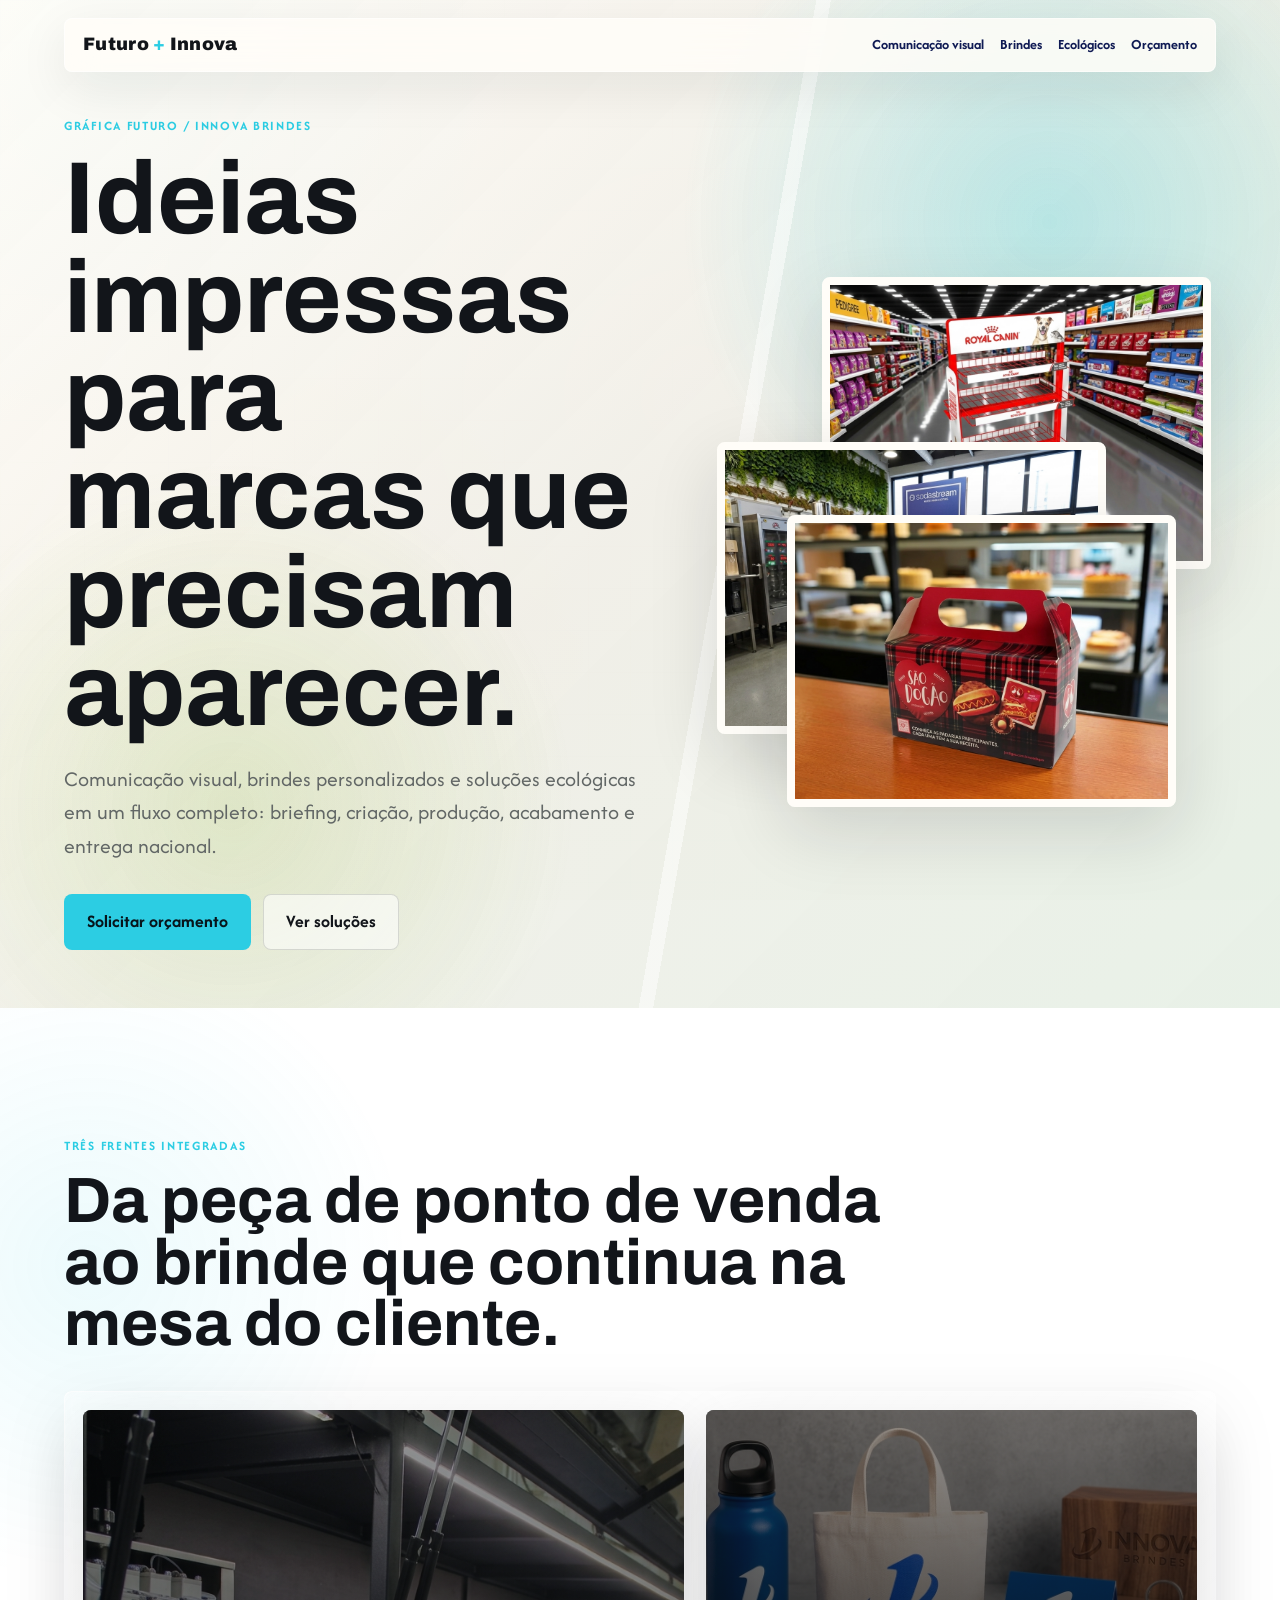
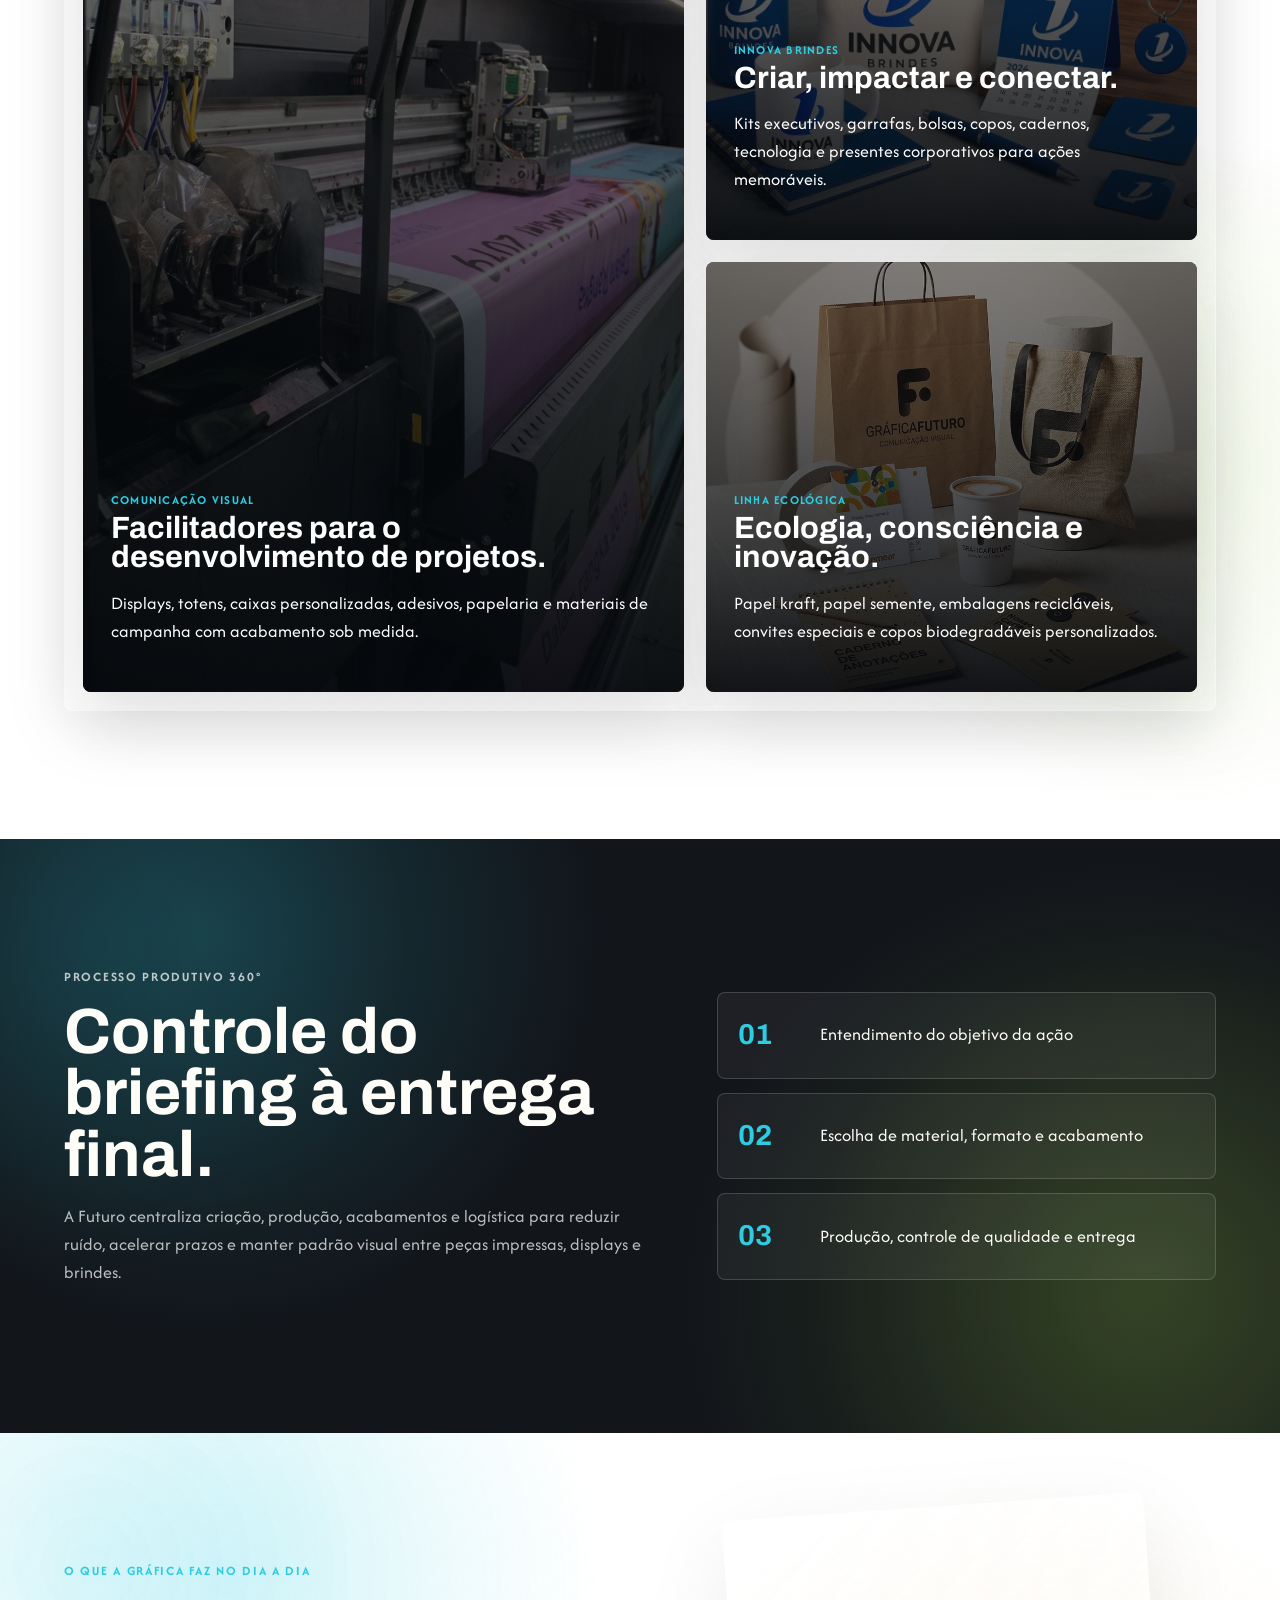
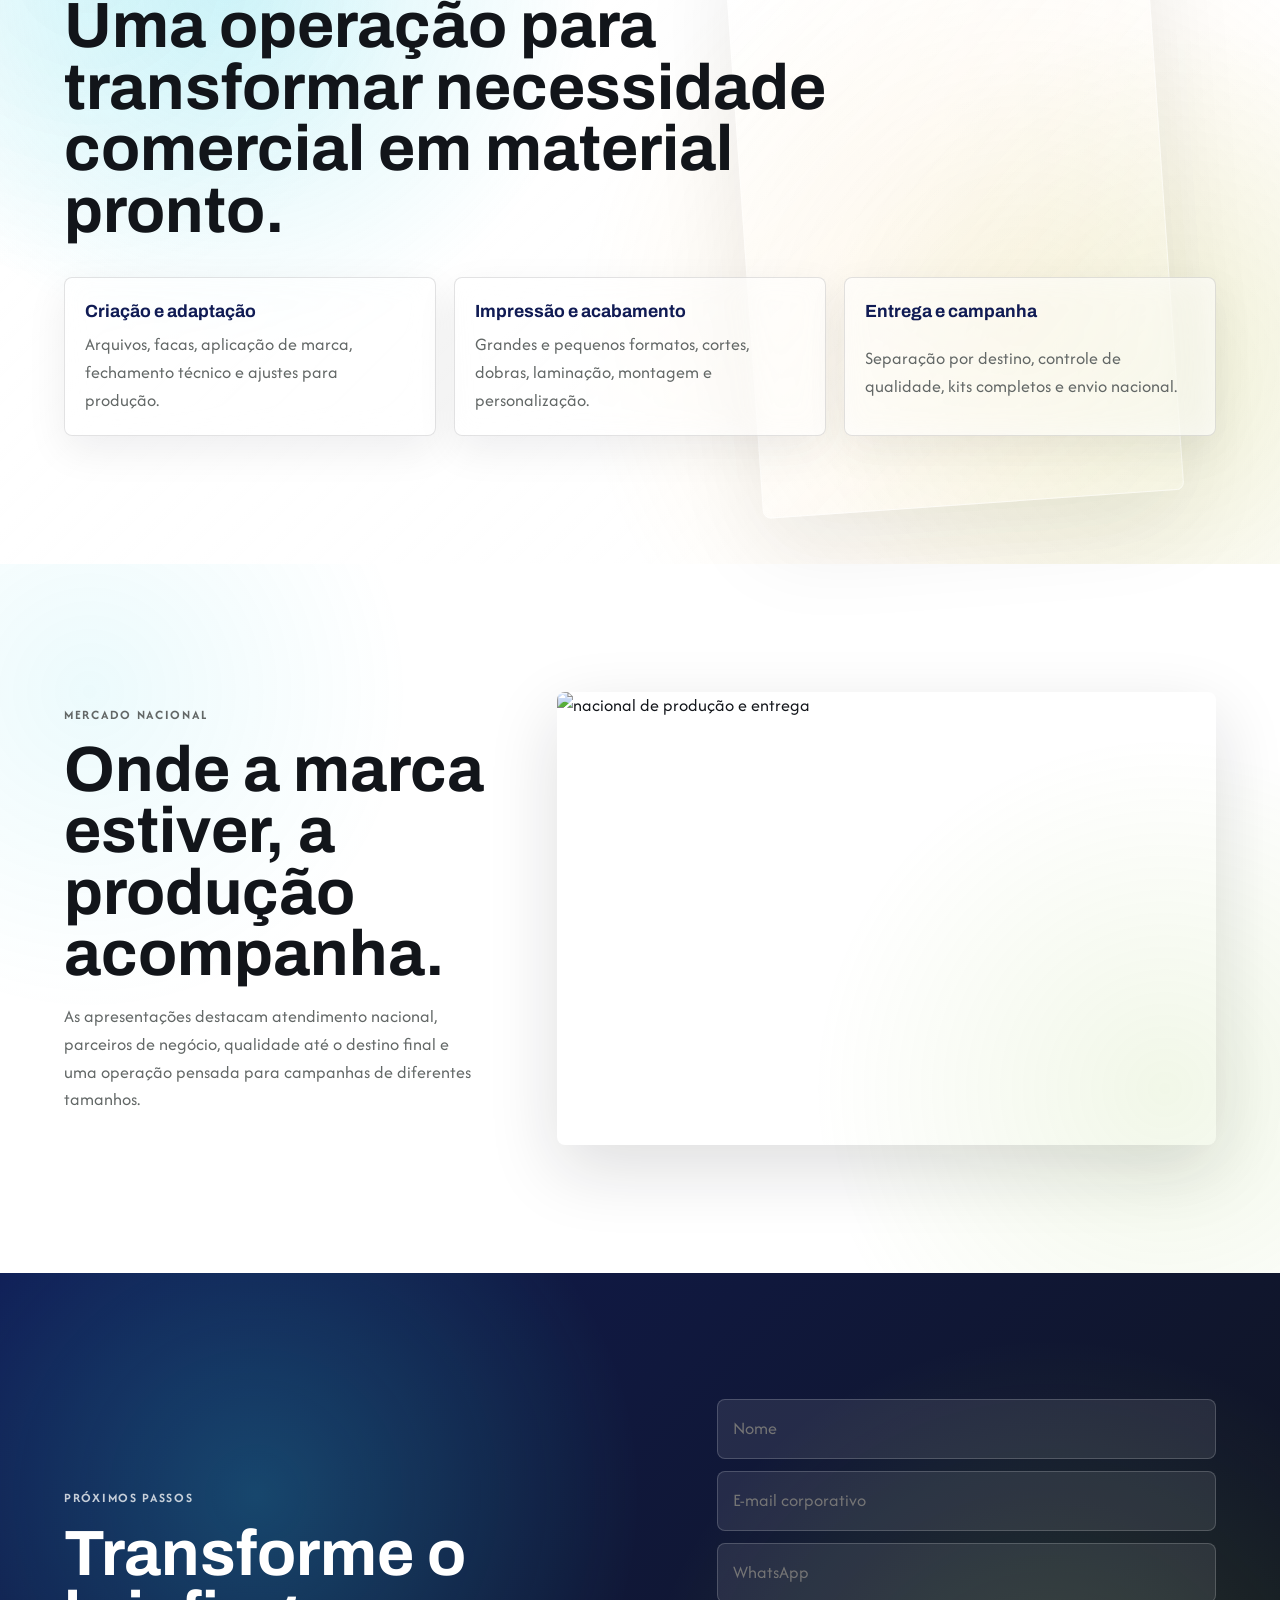
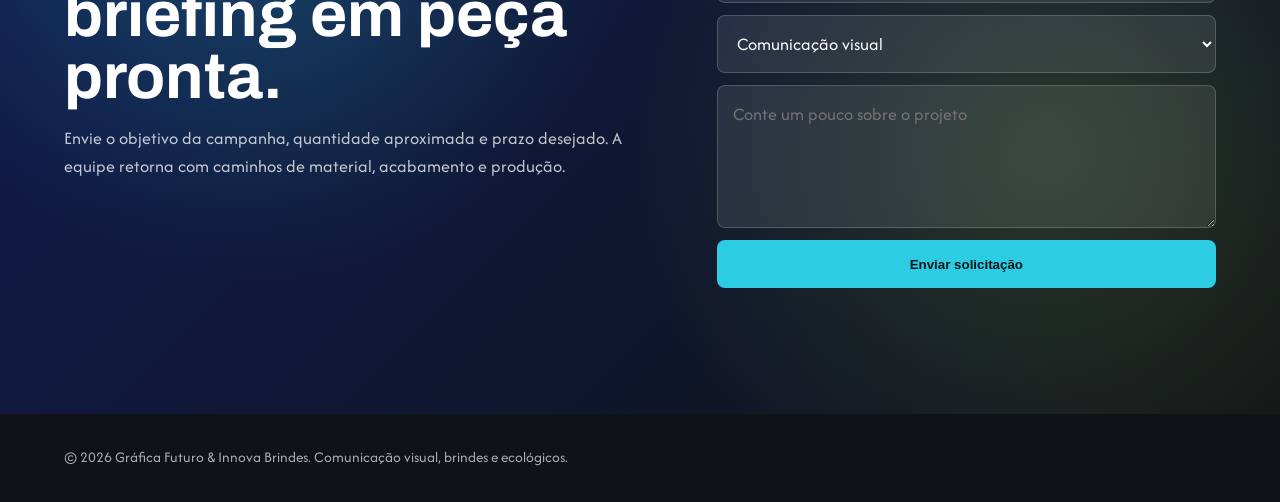
==== index.html @ 9a638c9f "Update index.html" ====
<!DOCTYPE html>
<html lang="pt-BR">
<head>
  <meta charset="UTF-8">
  <meta name="viewport" content="width=device-width, initial-scale=1.0">
  <title>Gráfica Futuro | Comunicação visual, brindes e ecológicos</title>
  <meta name="description" content="Gráfica Futuro e Innova Brindes: comunicação visual, brindes personalizados e soluções ecológicas para marcas em todo o Brasil.">
  <link rel="preconnect" href="https://fonts.googleapis.com">
  <link rel="preconnect" href="https://fonts.gstatic.com" crossorigin>
  <link href="https://fonts.googleapis.com/css2?family=Afacad:wght@400;600;700&family=Archivo:wght@700;800;900&display=swap" rel="stylesheet">
  <link rel="stylesheet" href="style.css">
</head>
<body>
  <nav class="site-nav" aria-label="Navegação principal">
    <a class="brand-mark" href="index.html">Futuro<span>+</span>Innova</a>
    <div class="nav-links">
      <a href="comunicacao-visual.html">Comunicação visual</a>
      <a href="brindes.html">Brindes</a>
      <a href="ecologicos.html">Ecológicos</a>
      <a href="#contato">Orçamento</a>
    </div>
  </nav>

  <header class="hero home-hero">
    <div class="container hero-grid">
      <div class="hero-copy reveal">
        <p class="eyebrow">Gráfica Futuro / Innova Brindes</p>
        <h1>Ideias impressas para marcas que precisam aparecer.</h1>
        <p class="lead">Comunicação visual, brindes personalizados e soluções ecológicas em um fluxo completo: briefing, criação, produção, acabamento e entrega nacional.</p>
        <div class="hero-actions">
          <a class="btn primary" href="#contato">Solicitar orçamento</a>
          <a class="btn ghost" href="#solucoes">Ver soluções</a>
        </div>
      </div>
      <div class="hero-collage reveal delay-1" aria-label="Amostras de comunicação visual, brindes e materiais ecológicos">
        <img class="tile tile-a" src="assets/pdf-pages/suporte.png" alt="Suporte">
        <img class="tile tile-b" src="assets/pdf-pages/madeira.png" alt="Madeira Forte e Personalizada da grafica futuro">
        <img class="tile tile-c" src="assets/pdf-pages/dogao.png" alt="embalagens sustentáveis">
      </div>
    </div>
  </header>

  <main>
    <section id="solucoes" class="section">
      <div class="container section-head">
        <p class="eyebrow">Três frentes integradas</p>
        <h2>Da peça de ponto de venda ao brinde que continua na mesa do cliente.</h2>
      </div>
      <div class="container feature-grid decision-cards">
        <a class="feature-card large reveal" href="comunicacao-visual.html">
          <img src="assets/pdf-pages/maquina.png" alt="comunicação visual e materiais de campanha">
          <div>
            <span>Comunicação visual</span>
            <h3>Facilitadores para o desenvolvimento de projetos.</h3>
            <p>Displays, totens, caixas personalizadas, adesivos, papelaria e materiais de campanha com acabamento sob medida.</p>
          </div>
        </a>
        <a class="feature-card reveal delay-1" href="brindes.html">
          <img src="assets/pdf-pages/innova.png" alt="Brindes corporativos organizados">
          <div>
            <span>Innova Brindes</span>
            <h3>Criar, impactar e conectar.</h3>
            <p>Kits executivos, garrafas, bolsas, copos, cadernos, tecnologia e presentes corporativos para ações memoráveis.</p>
          </div>
        </a>
        <a class="feature-card reveal delay-2" href="ecologicos.html">
          <img src="assets/pdf-pages/eco.png" alt="Embalagens em papel kraft e materiais recicláveis com textura natural">
          <div>
            <span>Linha ecológica</span>
            <h3>Ecologia, consciência e inovação.</h3>
            <p>Papel kraft, papel semente, embalagens recicláveis, convites especiais e copos biodegradáveis personalizados.</p>
          </div>
        </a>
      </div>
    </section>

    <section class="section band">
      <div class="container split">
        <div class="reveal">
          <p class="eyebrow">Processo produtivo 360°</p>
          <h2>Controle do briefing à entrega final.</h2>
          <p>A Futuro centraliza criação, produção, acabamentos e logística para reduzir ruído, acelerar prazos e manter padrão visual entre peças impressas, displays e brindes.</p>
        </div>
        <div class="steps reveal delay-1">
          <div><strong>01</strong><span>Entendimento do objetivo da ação</span></div>
          <div><strong>02</strong><span>Escolha de material, formato e acabamento</span></div>
          <div><strong>03</strong><span>Produção, controle de qualidade e entrega</span></div>
        </div>
      </div>
    </section>

    <section class="section craft-section">
      <div class="container section-head">
        <p class="eyebrow">O que a gráfica faz no dia a dia</p>
        <h2>Uma operação para transformar necessidade comercial em material pronto.</h2>
      </div>
      <div class="container service-strip">
        <article class="reveal"><strong>Criação e adaptação</strong><span>Arquivos, facas, aplicação de marca, fechamento técnico e ajustes para produção.</span></article>
        <article class="reveal delay-1"><strong>Impressão e acabamento</strong><span>Grandes e pequenos formatos, cortes, dobras, laminação, montagem e personalização.</span></article>
        <article class="reveal delay-2"><strong>Entrega e campanha</strong><span>Separação por destino, controle de qualidade, kits completos e envio nacional.</span></article>
      </div>
    </section>

    <section class="section">
      <div class="container proof-grid">
        <div class="proof-copy reveal">
          <p class="eyebrow">Mercado nacional</p>
          <h2>Onde a marca estiver, a produção acompanha.</h2>
          <p>As apresentações destacam atendimento nacional, parceiros de negócio, qualidade até o destino final e uma operação pensada para campanhas de diferentes tamanhos.</p>
        </div>
        <img class="proof-img reveal delay-1" src="assets/pdf-pagesmapa-grafica.png" alt="nacional de produção e entrega">
      </div>
    </section>

    <section id="contato" class="lead-section">
      <div class="container contact-grid">
        <div>
          <p class="eyebrow">Próximos passos</p>
          <h2>Transforme o briefing em peça pronta.</h2>
          <p>Envie o objetivo da campanha, quantidade aproximada e prazo desejado. A equipe retorna com caminhos de material, acabamento e produção.</p>
        </div>
        <form name="orcamento-grafica-futuro" method="POST" data-netlify="true" netlify-honeypot="bot-field" class="lead-form">
          <input type="hidden" name="form-name" value="orcamento-grafica-futuro">
          <p class="hidden"><label>Não preencha: <input name="bot-field"></label></p>
          <input type="text" name="nome" placeholder="Nome" required>
          <input type="email" name="email" placeholder="E-mail corporativo" required>
          <input type="tel" name="whatsapp" placeholder="WhatsApp">
          <select name="interesse" aria-label="Interesse principal">
            <option>Comunicação visual</option>
            <option>Brindes personalizados</option>
            <option>Linha ecológica</option>
            <option>Projeto completo</option>
          </select>
          <textarea name="mensagem" rows="4" placeholder="Conte um pouco sobre o projeto"></textarea>
          <button class="btn primary" type="submit">Enviar solicitação</button>
        </form>
      </div>
    </section>
  </main>

  <footer class="site-footer">
    <div class="container">© 2026 Gráfica Futuro & Innova Brindes. Comunicação visual, brindes e ecológicos.</div>
  </footer>

  <script src="script.js"></script>
</body>
</html>
---- style.css ----
:root {
  --cream: #f7f3eb;
  --paper: #fffdf8;
  --wash: #eef6ef;
  --ink: #12151a;
  --muted: #626766;
  --blue: #101b54;
  --cyan: #2ccde3;
  --violet: #7655d8;
  --green: #173f2c;
  --leaf: #8fbf43;
  --line: rgba(18, 21, 26, .14);
  --shadow: 0 24px 70px rgba(18, 21, 26, .14);
  --max-width: 1200px;
}

* { box-sizing: border-box; }
html { scroll-behavior: smooth; }
body {
  margin: 0;
  background:
    radial-gradient(circle at 9% 7%, rgba(44, 205, 227, .18), transparent 24rem),
    radial-gradient(circle at 92% 18%, rgba(143, 191, 67, .18), transparent 28rem),
    radial-gradient(circle at 16% 72%, rgba(247, 184, 77, .14), transparent 24rem),
    linear-gradient(135deg, #fffdf8 0%, var(--cream) 42%, var(--wash) 100%);
  background-attachment: fixed;
  color: var(--ink);
  font-family: Afacad, sans-serif;
  font-size: 18px;
  line-height: 1.55;
  overflow-x: hidden;
}
body::before {
  content: "";
  position: fixed;
  inset: 0;
  z-index: -2;
  pointer-events: none;
  background-image:
    linear-gradient(rgba(18, 21, 26, .035) 1px, transparent 1px),
    linear-gradient(90deg, rgba(18, 21, 26, .028) 1px, transparent 1px);
  background-size: 42px 42px;
  mask-image: linear-gradient(to bottom, rgba(0,0,0,.72), rgba(0,0,0,.22));
}
body::after {
  content: "";
  position: fixed;
  inset: 0;
  z-index: -1;
  pointer-events: none;
  background:
    linear-gradient(115deg, transparent 0 16%, rgba(255,255,255,.44) 16% 17%, transparent 17% 100%),
    radial-gradient(circle at 54% 44%, rgba(255,255,255,.68), transparent 18rem);
  mix-blend-mode: soft-light;
}
body.page-visual {
  background:
    radial-gradient(circle at 12% 16%, rgba(44, 205, 227, .32), transparent 24rem),
    radial-gradient(circle at 88% 18%, rgba(16, 27, 84, .18), transparent 30rem),
    radial-gradient(circle at 24% 86%, rgba(247, 184, 77, .18), transparent 25rem),
    linear-gradient(135deg, #f4f9fb 0%, #fffdf8 48%, #e8f3f5 100%);
}
body.page-brindes {
  background:
    radial-gradient(circle at 78% 12%, rgba(118, 85, 216, .28), transparent 28rem),
    radial-gradient(circle at 12% 78%, rgba(247, 184, 77, .22), transparent 26rem),
    radial-gradient(circle at 54% 46%, rgba(44, 205, 227, .12), transparent 22rem),
    linear-gradient(135deg, #fff8ec 0%, #f7f3eb 45%, #eee8fb 100%);
}
body.page-eco {
  background:
    radial-gradient(circle at 16% 18%, rgba(143, 191, 67, .34), transparent 28rem),
    radial-gradient(circle at 86% 22%, rgba(23, 63, 44, .2), transparent 30rem),
    radial-gradient(circle at 20% 86%, rgba(172, 122, 51, .16), transparent 24rem),
    linear-gradient(135deg, #f3f7df 0%, #eef4e9 48%, #dfe9cc 100%);
}
img { display: block; max-width: 100%; }
a { color: inherit; }
.container {
  width: 90%;
  max-width: var(--max-width);
  margin: 0 auto;
}
.site-nav {
  position: fixed;
  top: 18px;
  left: 50%;
  z-index: 20;
  width: 90%;
  max-width: var(--max-width);
  transform: translateX(-50%);
  display: flex;
  align-items: center;
  justify-content: space-between;
  gap: 18px;
  padding: 12px 18px;
  border: 1px solid rgba(255,255,255,.55);
  border-radius: 8px;
  background: rgba(255, 253, 248, .84);
  box-shadow: 0 16px 50px rgba(18,21,26,.08);
  backdrop-filter: blur(16px);
}
.brand-mark {
  font-family: Archivo, sans-serif;
  font-weight: 900;
  text-decoration: none;
  letter-spacing: .02em;
}
.brand-mark span { color: var(--cyan); margin: 0 4px; }
.nav-links { display: flex; flex-wrap: wrap; gap: 16px; justify-content: flex-end; }
.nav-links a {
  color: var(--blue);
  font-size: .9rem;
  font-weight: 700;
  text-decoration: none;
  transition: color .25s ease, transform .25s ease;
}
.nav-links a:hover { color: var(--cyan); transform: translateY(-2px); }
.hero {
  min-height: 100vh;
  display: flex;
  align-items: center;
  padding: 116px 0 58px;
  position: relative;
  isolation: isolate;
}
.home-hero {
  background:
    radial-gradient(circle at 82% 22%, rgba(44,205,227,.28), transparent 28%),
    radial-gradient(circle at 18% 80%, rgba(143,191,67,.2), transparent 26%),
    linear-gradient(135deg, rgba(255,253,248,.9) 0%, rgba(240,238,231,.86) 50%, rgba(229,239,228,.88) 100%);
}
.hero::before, .section::before, .lead-section::before {
  content: "";
  position: absolute;
  inset: 0;
  z-index: -1;
  pointer-events: none;
}
.hero::before {
  background: linear-gradient(100deg, transparent 0 56%, rgba(255,255,255,.5) 56% 57%, transparent 57% 100%);
}
.hero-grid, .detail-grid, .split, .proof-grid, .contact-grid {
  display: grid;
  grid-template-columns: minmax(0, 1fr) minmax(320px, .86fr);
  gap: clamp(28px, 6vw, 72px);
  align-items: center;
}
.eyebrow {
  margin: 0 0 14px;
  color: var(--cyan);
  font-size: .82rem;
  font-weight: 800;
  letter-spacing: .13em;
  text-transform: uppercase;
}
h1, h2, h3 {
  font-family: Archivo, sans-serif;
  line-height: .96;
  letter-spacing: 0;
}
h1 { margin: 0; font-size: clamp(3.2rem, 8vw, 7.6rem); max-width: 880px; }
h2 { margin: 0; font-size: clamp(2.2rem, 5vw, 4.9rem); }
h3 { margin: 0; font-size: clamp(1.4rem, 2.4vw, 2.2rem); }
.lead { max-width: 650px; color: var(--muted); font-size: clamp(1.1rem, 2vw, 1.35rem); }
.hero-actions { display: flex; flex-wrap: wrap; gap: 12px; margin-top: 32px; }
.btn {
  display: inline-flex;
  align-items: center;
  justify-content: center;
  min-height: 48px;
  padding: 13px 22px;
  border: 1px solid var(--line);
  border-radius: 8px;
  font-weight: 800;
  text-decoration: none;
  cursor: pointer;
  transition: transform .25s ease, box-shadow .25s ease, background .25s ease, border-color .25s ease;
}
.btn.primary { background: var(--cyan); color: #07151b; border-color: transparent; }
.btn.ghost { background: rgba(255,255,255,.58); }
.btn:hover, .brand-mark:hover, .feature-card:hover, .deep-card:hover, .gallery img:hover, .proof-img:hover {
  transform: translateY(-5px) scale(1.012);
}
.btn:hover { box-shadow: 0 16px 36px rgba(18,21,26,.16); }
.btn:active, .feature-card:active, .deep-card:active { transform: translateY(-1px) scale(.992); }
.hero-collage {
  min-height: 570px;
  position: relative;
}
.tile {
  position: absolute;
  width: min(78%, 420px);
  border: 8px solid var(--paper);
  border-radius: 8px;
  box-shadow: var(--shadow);
  animation: float 7s ease-in-out infinite;
  object-fit: cover;
  aspect-ratio: 4 / 3;
  transition: transform .35s ease, box-shadow .35s ease;
}
.tile:hover { transform: translateY(-8px) rotate(-1deg) scale(1.02); box-shadow: 0 34px 85px rgba(18,21,26,.2); }
.tile-a { top: 5%; right: 1%; }
.tile-b { top: 34%; left: 0; animation-delay: .8s; }
.tile-c { right: 8%; bottom: 2%; animation-delay: 1.5s; }
@keyframes float { 50% { transform: translate3d(0, -16px, 0) rotate(.6deg); } }
.section { padding: clamp(72px, 10vw, 132px) 0; position: relative; isolation: isolate; }
.section::before {
  background:
    radial-gradient(circle at 7% 18%, rgba(44,205,227,.09), transparent 20rem),
    radial-gradient(circle at 91% 74%, rgba(143,191,67,.12), transparent 22rem);
}
.section-head { margin-bottom: 36px; }
.section-head h2 { max-width: 900px; }
.feature-grid {
  display: grid;
  grid-template-columns: 1.1fr .9fr;
  gap: 22px;
}
.decision-cards {
  padding: 18px;
  border: 1px solid rgba(255,255,255,.7);
  border-radius: 8px;
  background: linear-gradient(135deg, rgba(255,255,255,.58), rgba(255,255,255,.22));
  box-shadow: 0 20px 70px rgba(18,21,26,.08);
  backdrop-filter: blur(10px);
}
.feature-card {
  min-height: 430px;
  display: grid;
  align-content: end;
  position: relative;
  overflow: hidden;
  padding: 28px;
  border-radius: 8px;
  color: white;
  text-decoration: none;
  background: #101316;
  box-shadow: var(--shadow);
  min-width: 0;
  transition: transform .35s ease, box-shadow .35s ease;
}
.feature-card.large { grid-row: span 2; }
.feature-card img {
  position: absolute;
  inset: 0;
  width: 100%;
  height: 100%;
  object-fit: cover;
  opacity: .64;
  transition: transform .55s ease, opacity .55s ease;
}
.feature-card::after {
  content: "";
  position: absolute;
  inset: 0;
  background: linear-gradient(to top, rgba(5,8,12,.9), rgba(5,8,12,.1));
}
.feature-card div { position: relative; z-index: 1; max-width: 560px; }
.feature-card span { color: var(--cyan); font-weight: 800; text-transform: uppercase; letter-spacing: .1em; font-size: .78rem; }
.feature-card:hover { box-shadow: 0 30px 90px rgba(18,21,26,.2); }
.feature-card:hover img { transform: scale(1.07); opacity: .86; }
.band {
  background:
    radial-gradient(circle at 16% 16%, rgba(44,205,227,.2), transparent 25rem),
    radial-gradient(circle at 88% 78%, rgba(143,191,67,.18), transparent 28rem),
    #12151a;
  color: var(--paper);
}
.band p { color: rgba(255,255,255,.72); }
.steps {
  display: grid;
  gap: 14px;
}
.steps div {
  display: grid;
  grid-template-columns: 64px 1fr;
  gap: 18px;
  align-items: center;
  padding: 20px;
  border: 1px solid rgba(255,255,255,.16);
  border-radius: 8px;
  background: rgba(255,255,255,.05);
  transition: transform .3s ease, background .3s ease, border-color .3s ease;
}
.steps div:hover { transform: translateX(8px); background: rgba(255,255,255,.09); border-color: rgba(44,205,227,.4); }
.steps strong { color: var(--cyan); font-family: Archivo, sans-serif; font-size: 1.8rem; }
.proof-grid { grid-template-columns: .78fr 1.22fr; }
.proof-copy p { color: var(--muted); }
.proof-img, .hero-panel, .deep-card img, .gallery img {
  border-radius: 8px;
  box-shadow: var(--shadow);
  transition: transform .35s ease, box-shadow .35s ease, filter .35s ease;
}
.hero-panel, .proof-img {
  width: 100%;
  aspect-ratio: 16 / 11;
  object-fit: cover;
}
.lead-section {
  padding: clamp(76px, 10vw, 126px) 0;
  background:
    radial-gradient(circle at 20% 30%, rgba(44,205,227,.25), transparent 24rem),
    radial-gradient(circle at 82% 65%, rgba(143,191,67,.2), transparent 26rem),
    linear-gradient(135deg, var(--blue), #101316);
  color: white;
  position: relative;
  isolation: isolate;
}
.lead-section p { color: rgba(255,255,255,.76); }
.lead-form {
  display: grid;
  gap: 12px;
}
.lead-form input, .lead-form textarea, .lead-form select {
  width: 100%;
  border: 1px solid rgba(255,255,255,.18);
  border-radius: 8px;
  background: rgba(255,255,255,.09);
  color: white;
  padding: 15px;
  font: inherit;
  transition: transform .25s ease, border-color .25s ease, background .25s ease;
}
.lead-form input:focus, .lead-form textarea:focus, .lead-form select:focus {
  outline: none;
  transform: translateY(-2px);
  border-color: rgba(44,205,227,.82);
  background: rgba(255,255,255,.13);
}
.lead-form option { color: var(--ink); }
.hidden { display: none; }
.site-footer {
  padding: 32px 0;
  background: #0f1216;
  color: rgba(255,255,255,.66);
  font-size: .95rem;
}
.site-footer a { color: white; font-weight: 800; }
.detail-hero.visual { background: radial-gradient(circle at 12% 72%, rgba(44,205,227,.16), transparent 26rem), linear-gradient(135deg, #eef2f5, #ffffff); }
.detail-hero.brindes { background: radial-gradient(circle at 75% 20%, rgba(118,85,216,.22), transparent 28%), radial-gradient(circle at 12% 76%, rgba(247,184,77,.14), transparent 25rem), #f7f3eb; }
.detail-hero.eco { background: radial-gradient(circle at 76% 16%, rgba(143,191,67,.28), transparent 30%), radial-gradient(circle at 10% 72%, rgba(44,205,227,.12), transparent 24rem), #eef4e9; }
.detail-hero.visual::after,
.detail-hero.brindes::after,
.detail-hero.eco::after {
  content: "";
  position: absolute;
  inset: 0;
  z-index: -1;
  pointer-events: none;
  opacity: .18;
  background-size: min(62vw, 760px);
  background-repeat: no-repeat;
  background-position: right 9% bottom 6%;
  mix-blend-mode: multiply;
}
.detail-hero.visual::after { background-image: url("assets/pdf-pages/apresentacao-comercial-04.jpg"); }
.detail-hero.brindes::after { background-image: url("assets/pdf-pages/apresentacao-innova-brindes-04.jpg"); opacity: .22; }
.detail-hero.eco::after { background-image: url("assets/pdf-pages/apresentacao-ecologicos-futuro-03.jpg"); opacity: .24; }
.context-section {
  overflow: hidden;
}
.context-section::after,
.craft-section::after {
  content: "";
  position: absolute;
  inset: 10% auto 8% 58%;
  width: min(34vw, 420px);
  border-radius: 8px;
  background: linear-gradient(135deg, rgba(255,255,255,.3), rgba(255,255,255,.06));
  border: 1px solid rgba(255,255,255,.48);
  transform: rotate(-4deg);
  box-shadow: 0 30px 90px rgba(18,21,26,.08);
  z-index: -1;
}
.visual-context { background: linear-gradient(135deg, rgba(16,27,84,.08), rgba(44,205,227,.08)); }
.brindes-context { background: linear-gradient(135deg, rgba(118,85,216,.12), rgba(247,184,77,.1)); }
.eco-context { background: linear-gradient(135deg, rgba(23,63,44,.11), rgba(143,191,67,.16)); }
.context-grid {
  display: grid;
  grid-template-columns: minmax(0, .95fr) minmax(320px, 1.05fr);
  gap: clamp(28px, 5vw, 62px);
  align-items: center;
}
.context-grid p {
  color: var(--muted);
  max-width: 680px;
}
.info-stack {
  display: grid;
  gap: 14px;
}
.info-stack div,
.service-strip article {
  display: grid;
  gap: 6px;
  padding: 20px;
  border-radius: 8px;
  border: 1px solid rgba(18,21,26,.12);
  background: rgba(255,255,255,.68);
  box-shadow: 0 14px 42px rgba(18,21,26,.07);
  backdrop-filter: blur(12px);
  transition: transform .3s ease, box-shadow .3s ease, border-color .3s ease;
}
.info-stack div:hover,
.service-strip article:hover {
  transform: translateY(-6px);
  border-color: rgba(44,205,227,.36);
  box-shadow: 0 24px 62px rgba(18,21,26,.12);
}
.info-stack strong,
.service-strip strong {
  font-family: Archivo, sans-serif;
  color: var(--blue);
  font-size: 1.1rem;
}
.info-stack span,
.service-strip span {
  color: var(--muted);
}
.craft-section {
  background:
    radial-gradient(circle at 18% 20%, rgba(44,205,227,.2), transparent 23rem),
    radial-gradient(circle at 80% 68%, rgba(247,184,77,.16), transparent 28rem),
    linear-gradient(135deg, rgba(255,255,255,.36), rgba(255,255,255,.08));
}
.service-strip {
  display: grid;
  grid-template-columns: repeat(3, minmax(0, 1fr));
  gap: 18px;
}
.deep-grid {
  display: grid;
  grid-template-columns: repeat(3, minmax(0, 1fr));
  gap: 22px;
}
.deep-card {
  display: grid;
  grid-template-rows: auto auto 220px;
  gap: 18px;
  padding: 22px;
  border: 1px solid var(--line);
  border-radius: 8px;
  background: linear-gradient(150deg, rgba(255,253,248,.94), rgba(255,255,255,.78));
  box-shadow: 0 18px 56px rgba(18,21,26,.08);
  min-width: 0;
  overflow: hidden;
  transition: transform .35s ease, border-color .35s ease, box-shadow .35s ease;
}
.deep-card:hover { border-color: rgba(44,205,227,.38); box-shadow: 0 28px 76px rgba(18,21,26,.14); }
.deep-card h2 { font-size: clamp(1.7rem, 2.4vw, 2.45rem); }
.deep-card p { color: var(--muted); margin: 0; }
.deep-card img { width: 100%; height: 220px; object-fit: cover; align-self: end; }
.gallery {
  display: grid;
  grid-template-columns: repeat(3, minmax(0, 1fr));
  gap: 20px;
}
.gallery img { height: 260px; width: 100%; object-fit: cover; cursor: zoom-in; }
.gallery img:hover { filter: saturate(1.08) contrast(1.02); }
.lightbox {
  position: fixed;
  inset: 0;
  z-index: 60;
  display: grid;
  place-items: center;
  padding: 24px;
  background: rgba(8, 10, 14, .78);
  opacity: 0;
  pointer-events: none;
  transition: opacity .25s ease;
}
.lightbox.is-open {
  opacity: 1;
  pointer-events: auto;
}
.lightbox img {
  width: min(92vw, 1120px);
  max-height: 84vh;
  object-fit: contain;
  border-radius: 8px;
  box-shadow: 0 30px 100px rgba(0,0,0,.44);
  transform: scale(.94);
  transition: transform .25s ease;
}
.lightbox.is-open img { transform: scale(1); }
.lightbox button {
  position: absolute;
  top: 20px;
  right: 20px;
  width: 44px;
  height: 44px;
  border: 1px solid rgba(255,255,255,.3);
  border-radius: 8px;
  background: rgba(255,255,255,.12);
  color: white;
  font: 800 1.4rem/1 Archivo, sans-serif;
  cursor: pointer;
}
.reveal {
  opacity: 0;
  transform: translateY(22px);
  transition: opacity .7s ease, transform .7s ease;
}
.reveal.is-visible { opacity: 1; transform: translateY(0); }
.delay-1 { transition-delay: .12s; }
.delay-2 { transition-delay: .24s; }

@media (max-width: 860px) {
  body { font-size: 16px; }
  .site-nav { align-items: flex-start; flex-direction: column; }
  .nav-links { gap: 10px 14px; justify-content: flex-start; }
  .hero { min-height: auto; padding-top: 156px; }
  .hero-grid, .detail-grid, .split, .proof-grid, .contact-grid, .feature-grid, .deep-grid, .gallery, .context-grid, .service-strip {
    grid-template-columns: 1fr;
  }
  .hero-collage { min-height: 420px; }
  .tile { width: 78%; border-width: 5px; }
  .feature-card, .feature-card.large { min-height: 360px; grid-row: auto; }
  .decision-cards { padding: 10px; }
  .deep-card { grid-template-rows: auto auto 240px; }
  .deep-card img { height: 240px; }
  .gallery img { height: auto; }
  .context-section::after, .craft-section::after { display: none; }
}

@media (prefers-reduced-motion: reduce) {
  *, *::before, *::after { animation: none !important; transition: none !important; scroll-behavior: auto !important; }
  .reveal { opacity: 1; transform: none; }
}
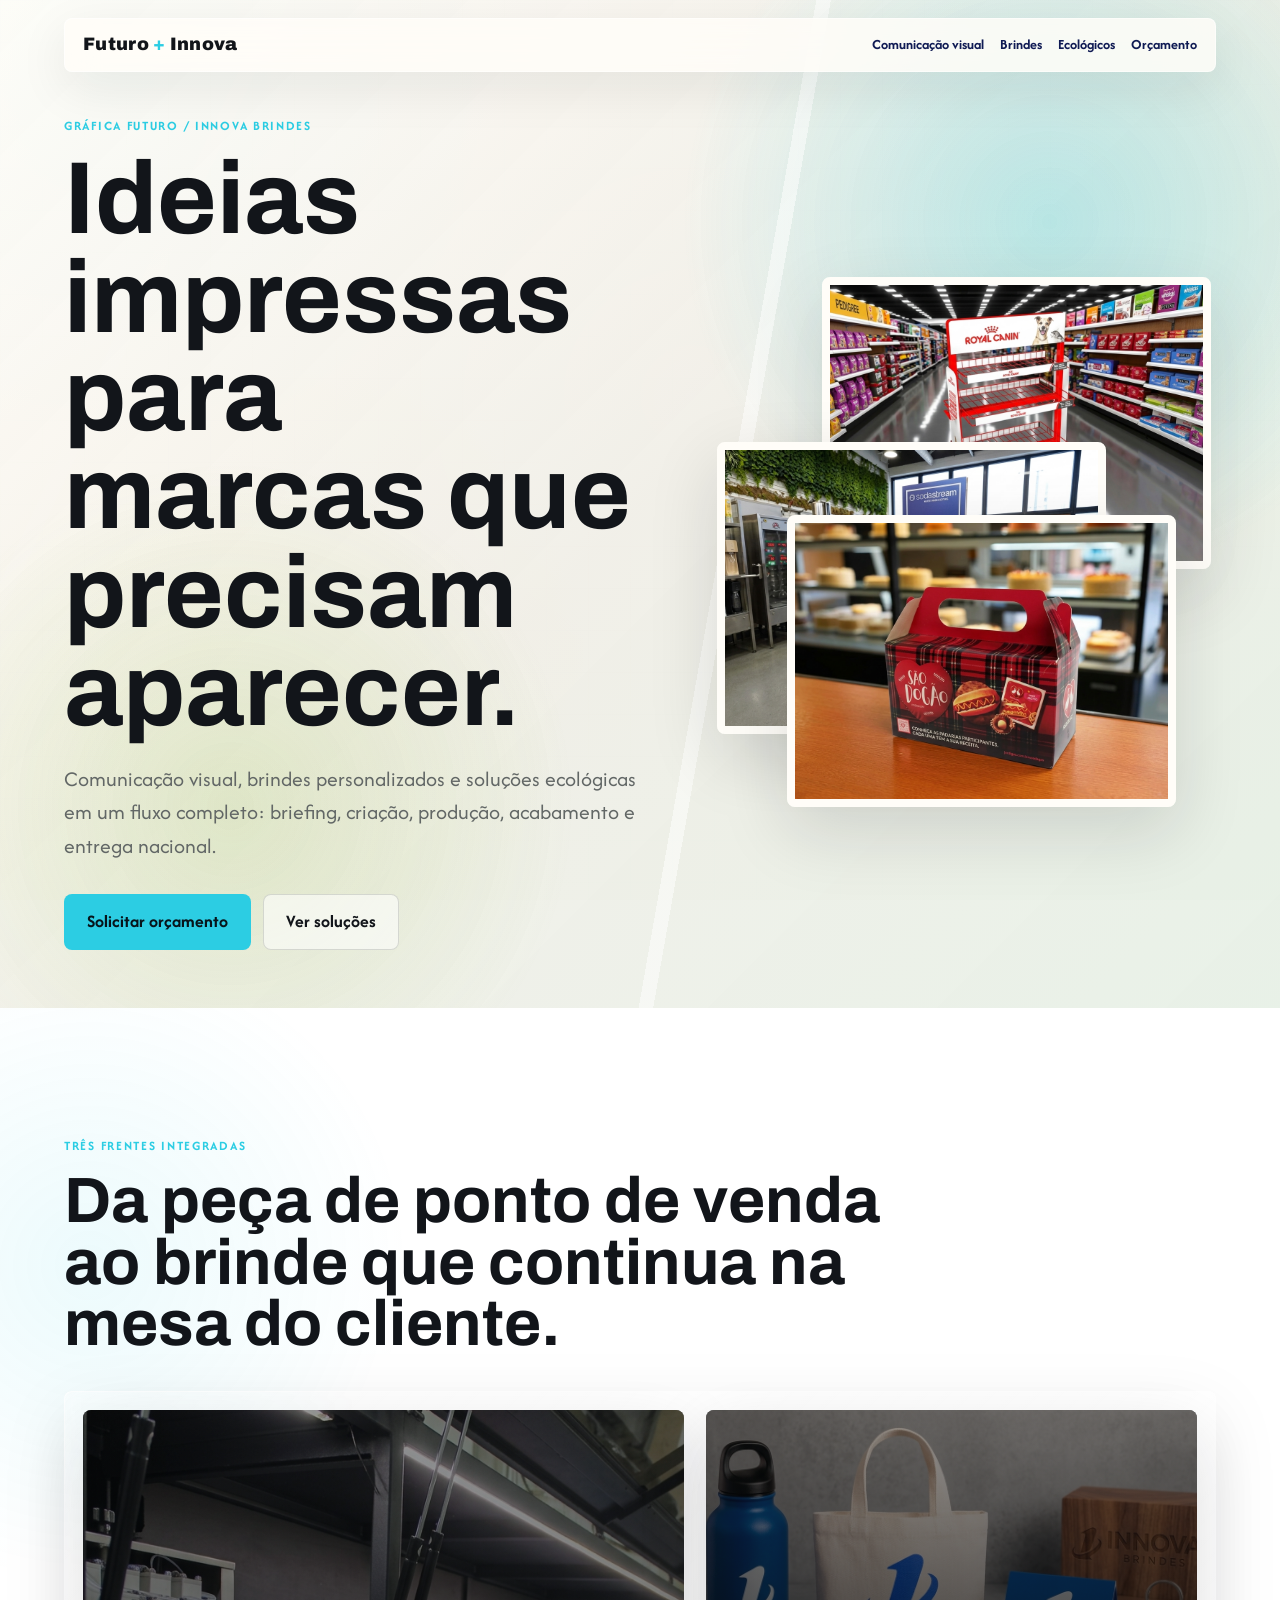
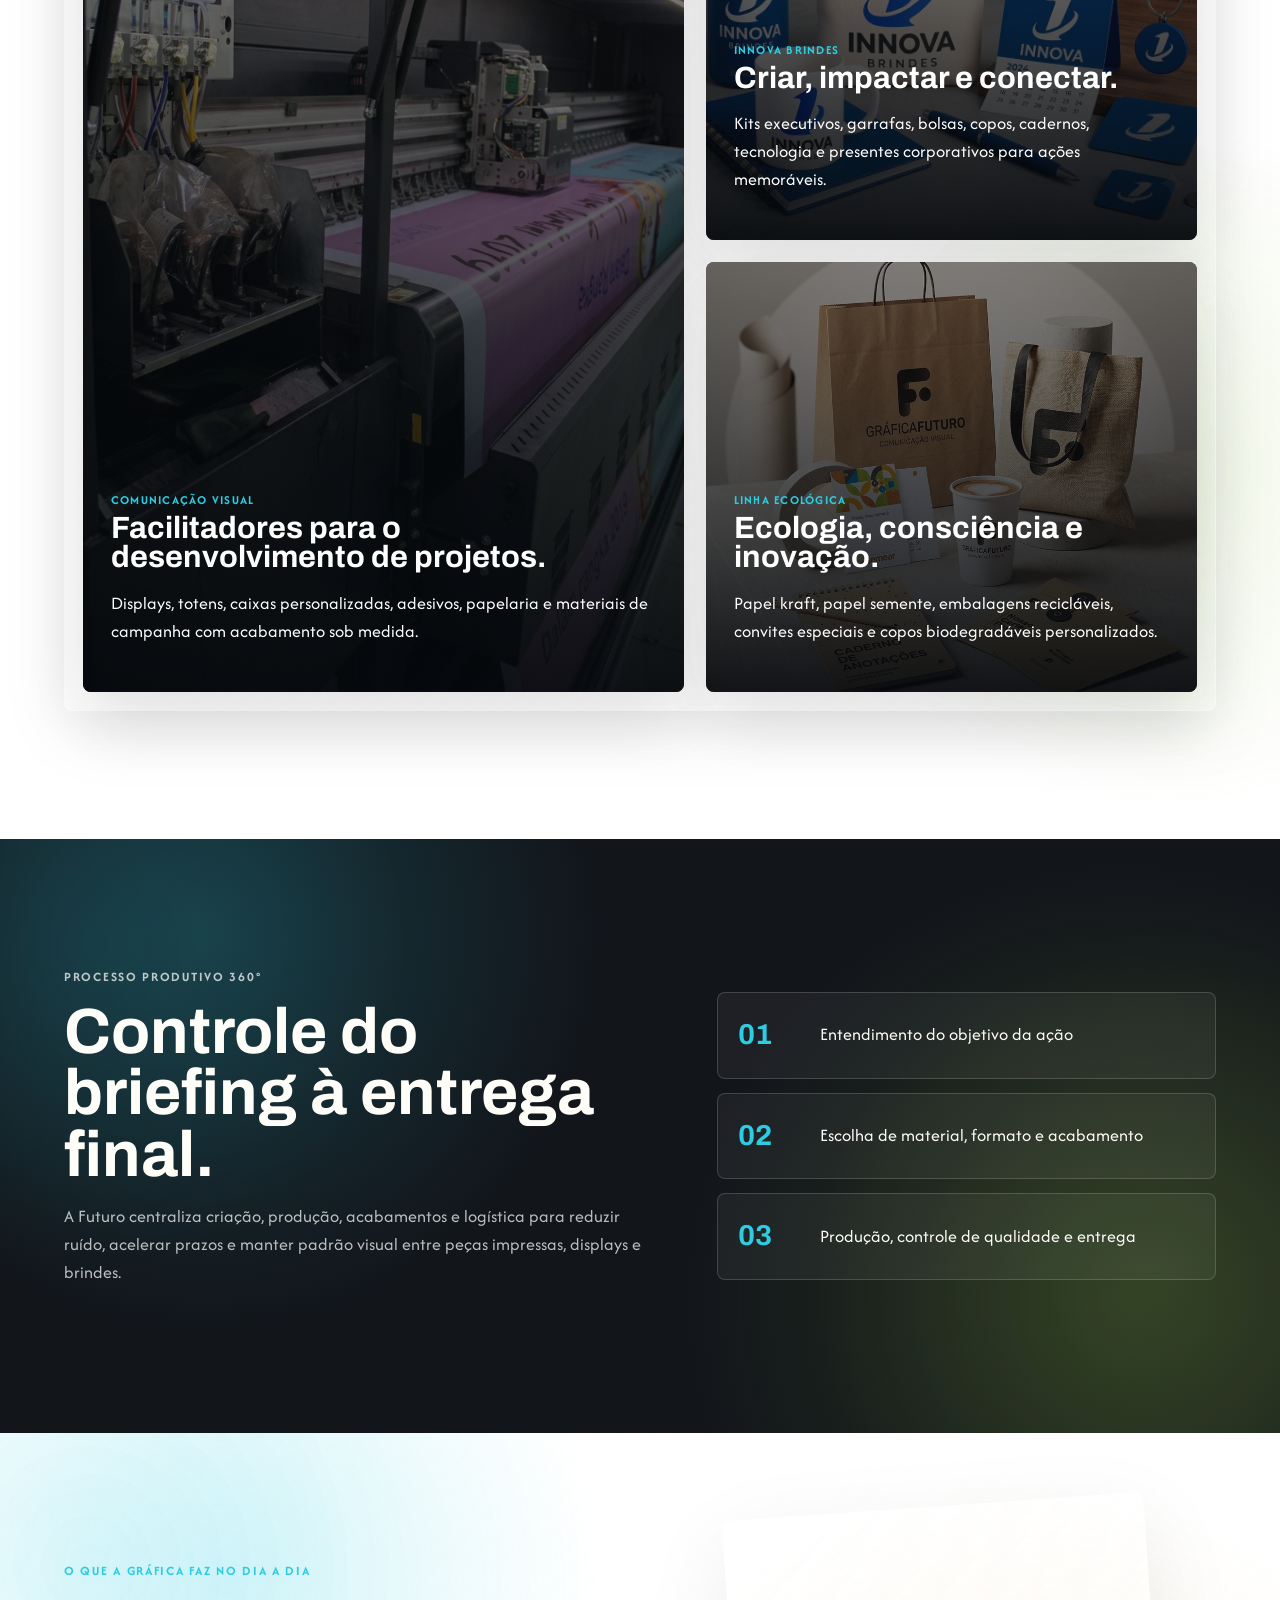
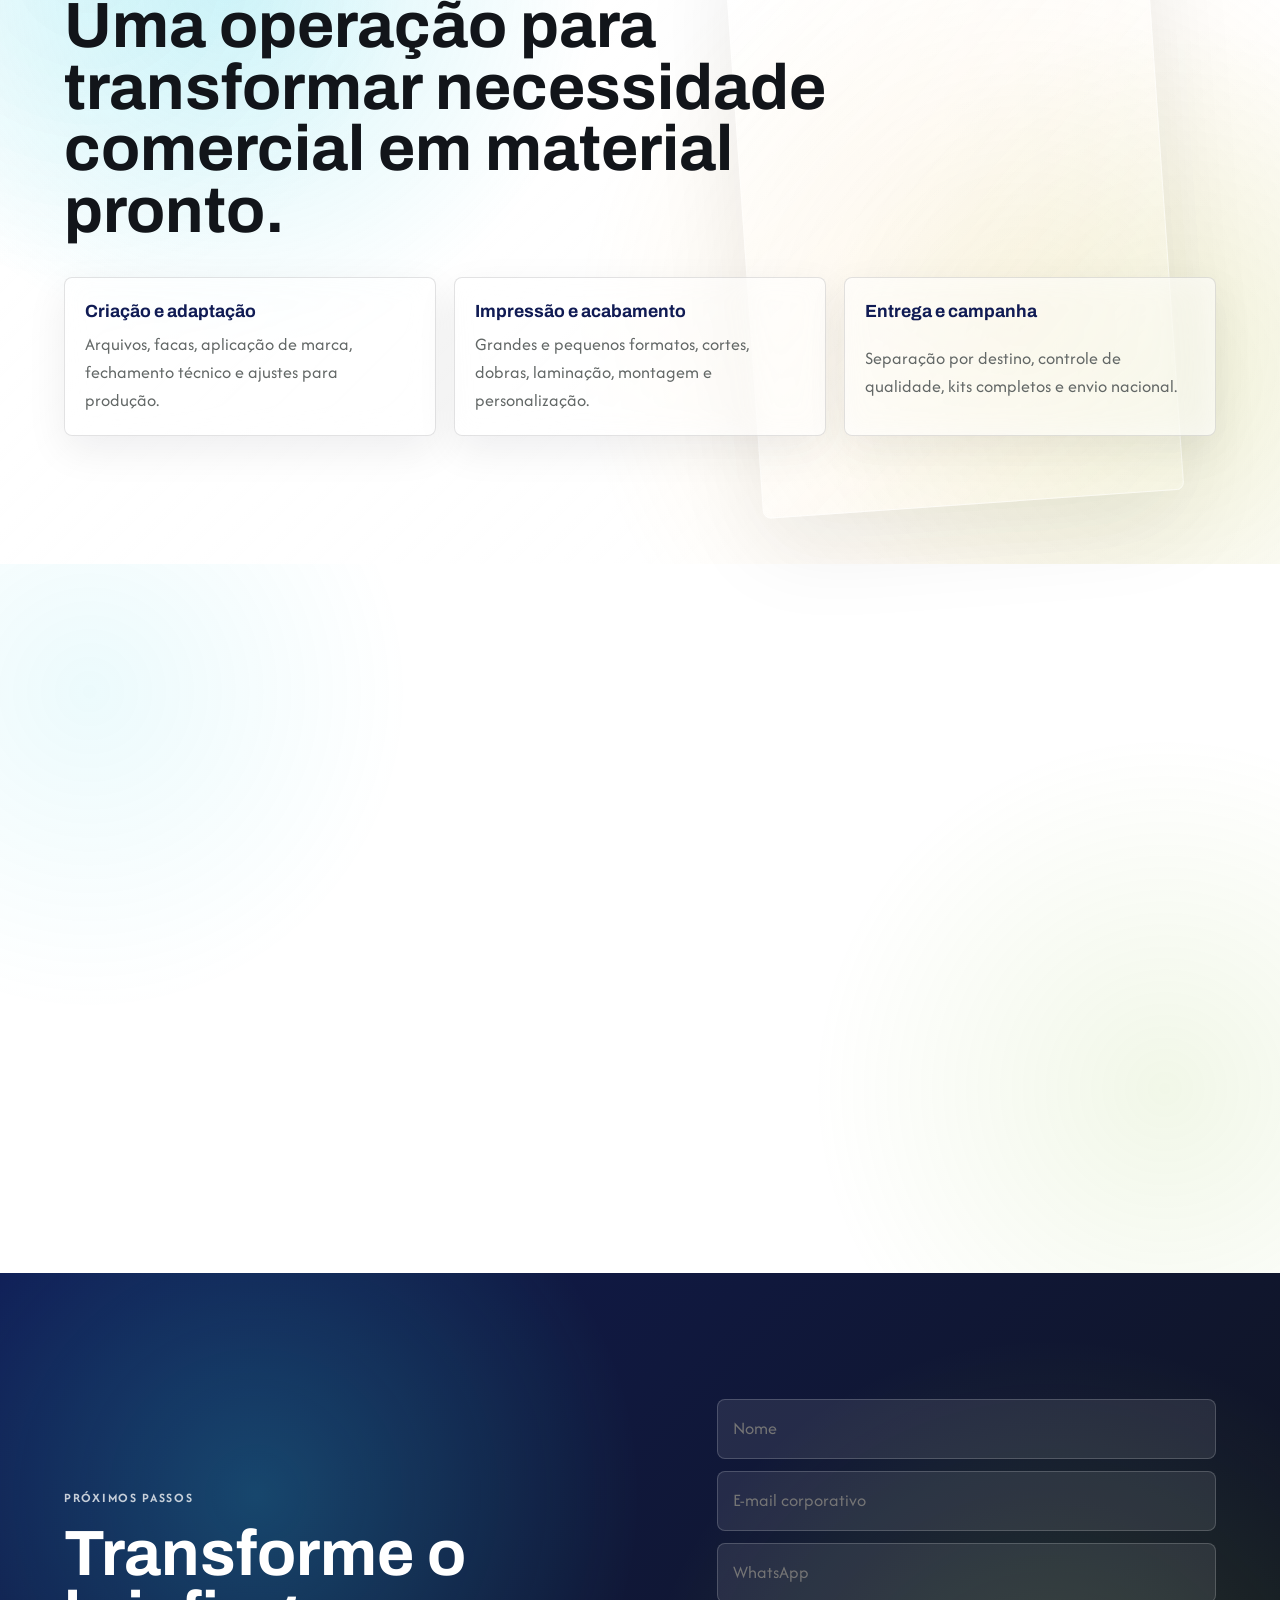
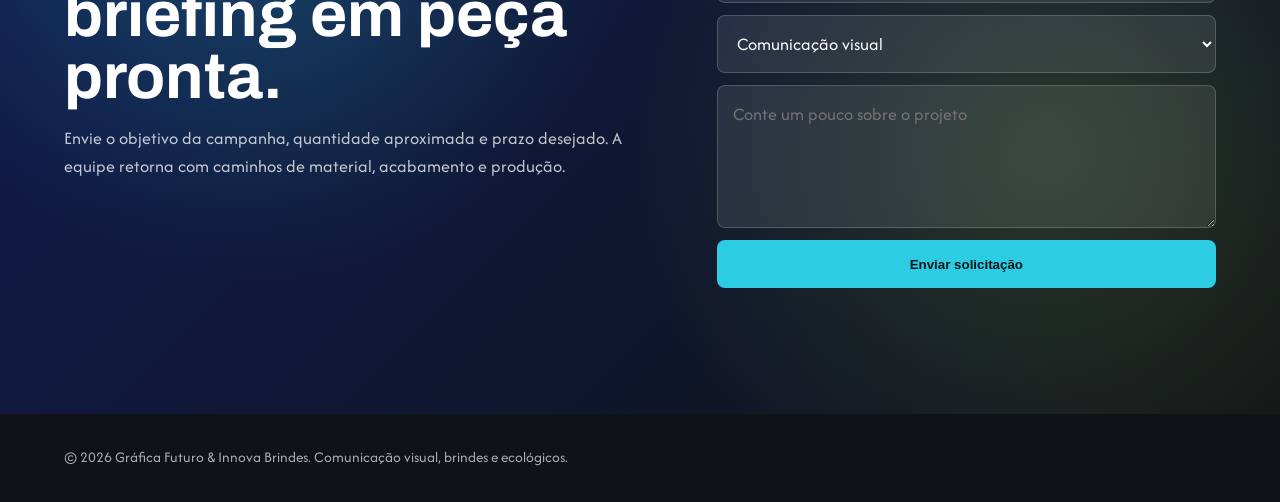
==== commit 81ee51d4: "Update index.html" ====
--- a/index.html
+++ b/index.html
@@ -108,7 +108,7 @@
           <h2>Onde a marca estiver, a produção acompanha.</h2>
           <p>As apresentações destacam atendimento nacional, parceiros de negócio, qualidade até o destino final e uma operação pensada para campanhas de diferentes tamanhos.</p>
         </div>
-        <img class="proof-img reveal delay-1" src="assets/pdf-pagesmapa-grafica.png" alt="nacional de produção e entrega">
+        <img class="proof-img reveal delay-1" src="assets/pdf-pages/mapa-grafica.png" alt="nacional de produção e entrega">
       </div>
     </section>
 
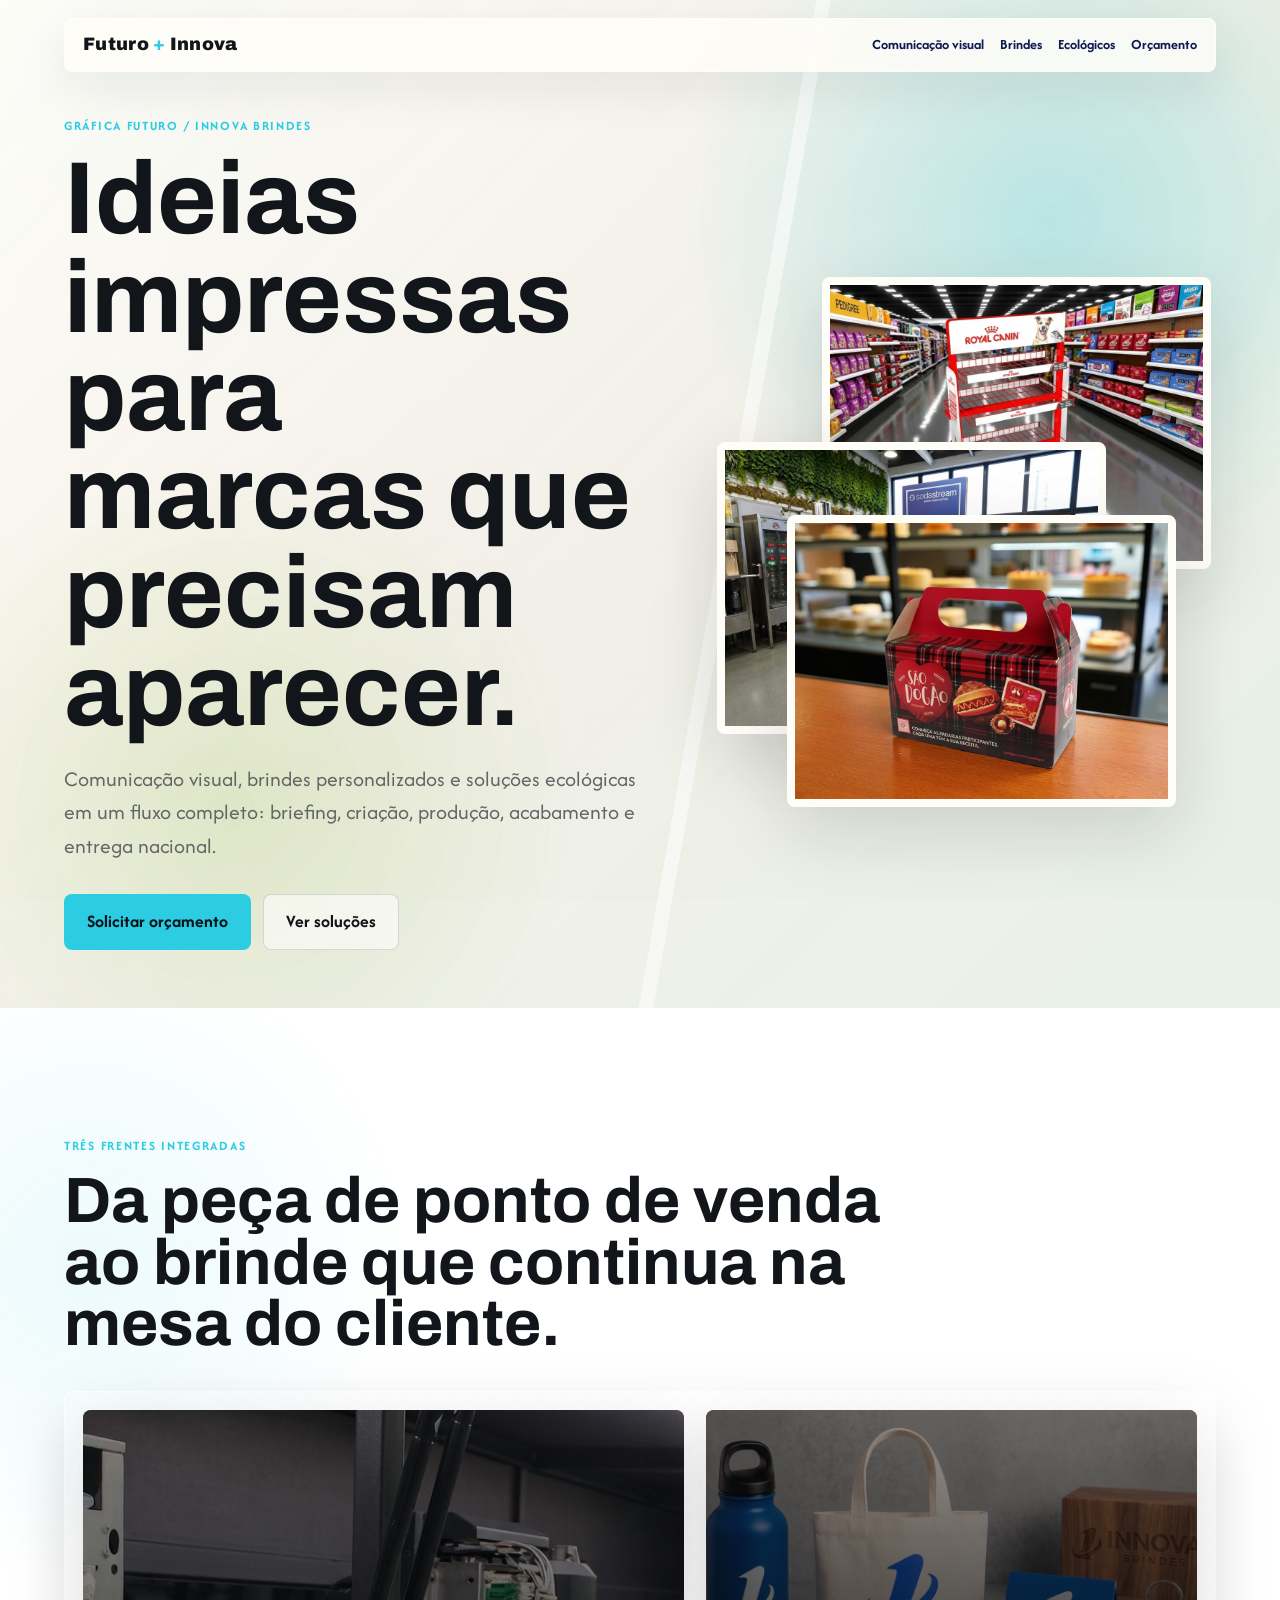
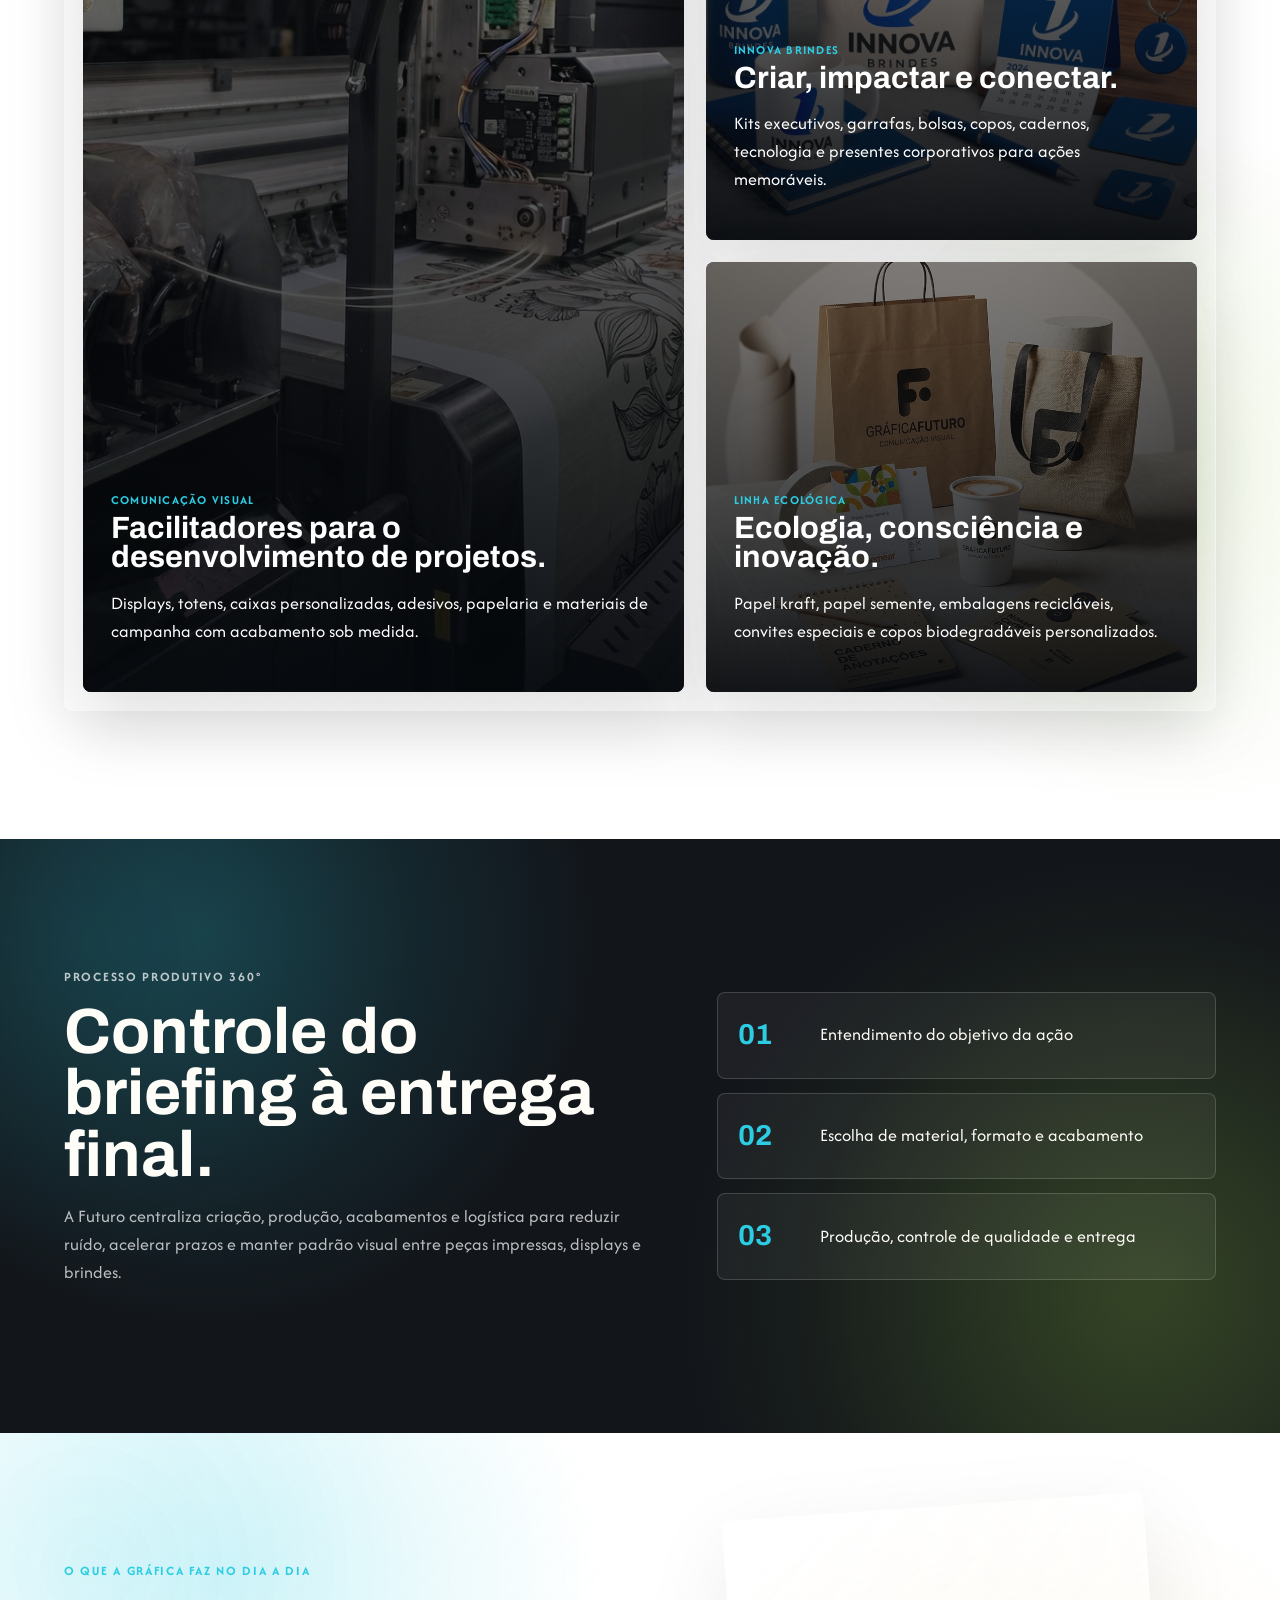
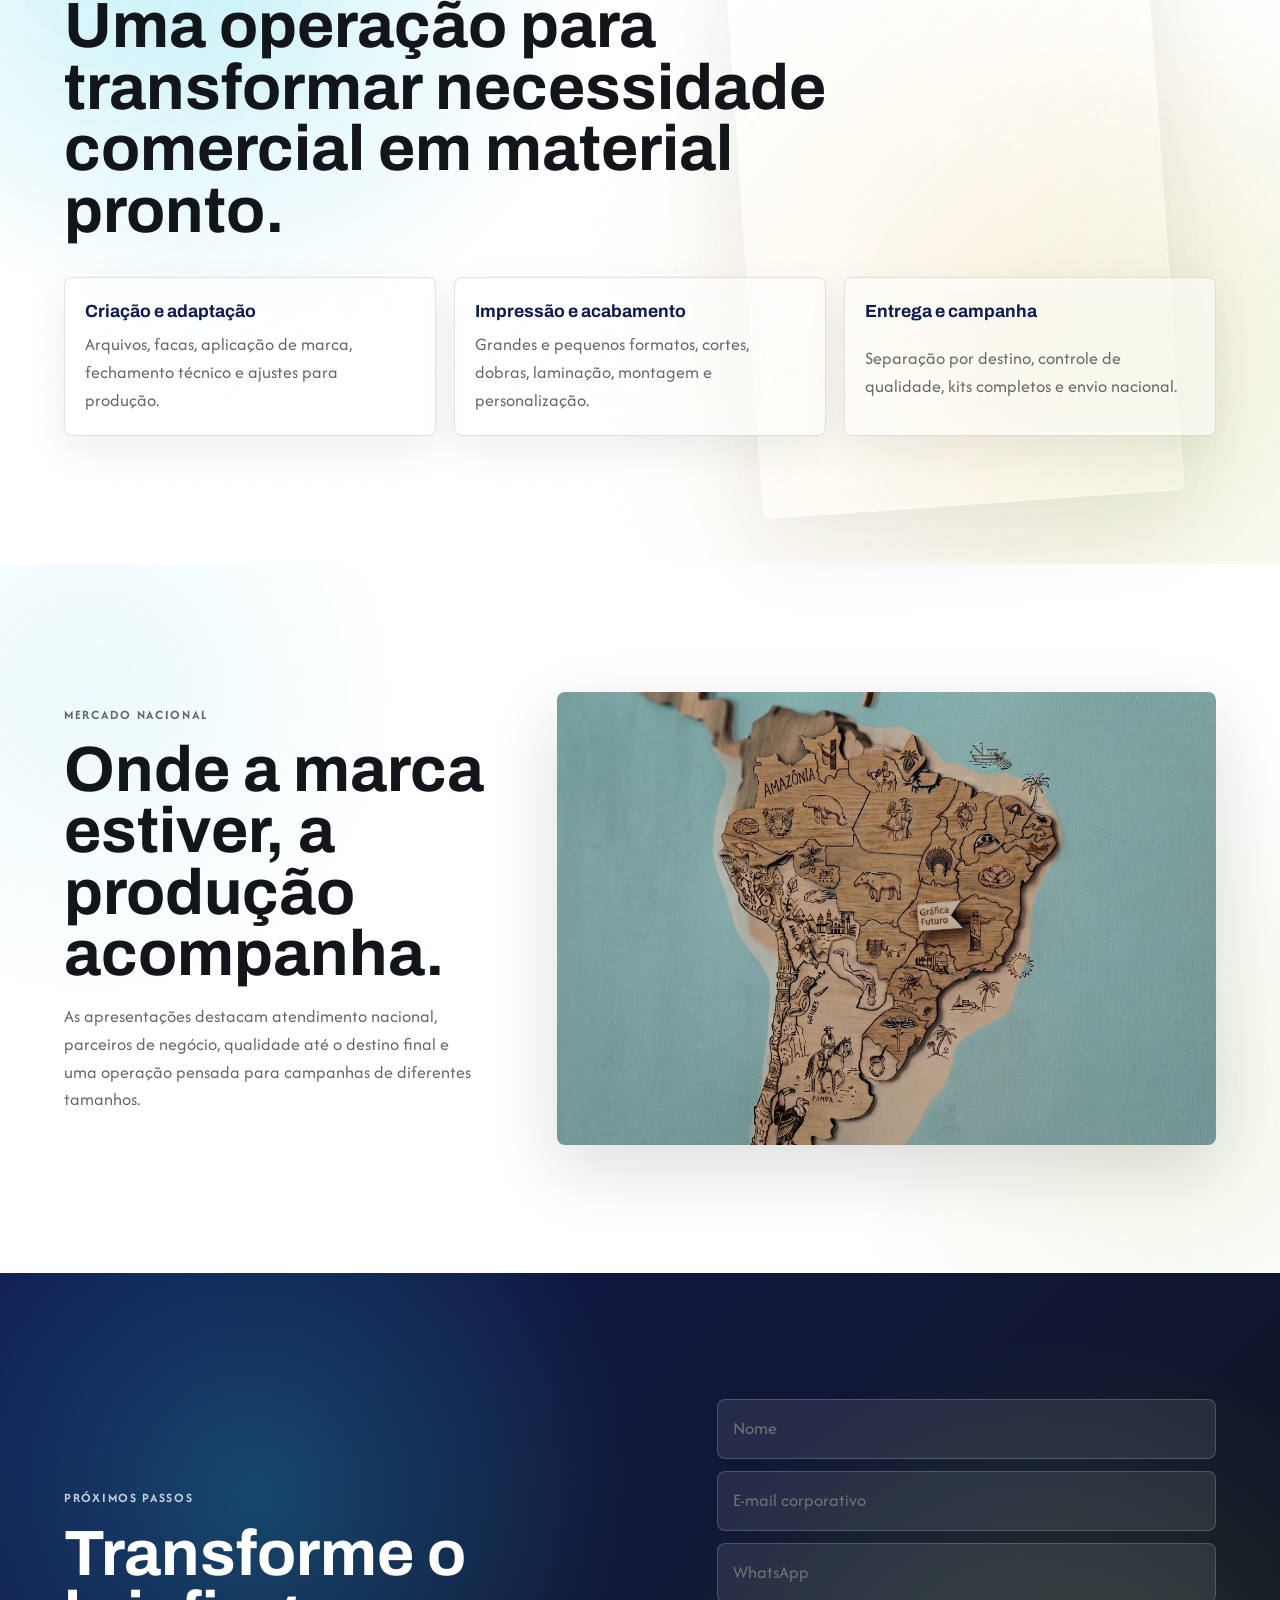
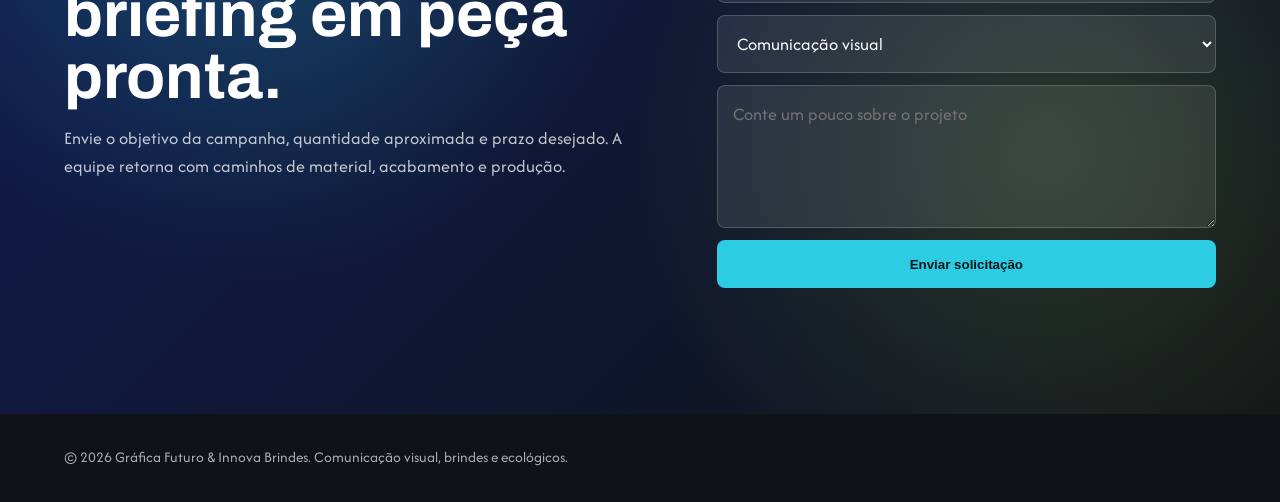
==== commit 3a6f45c4: "Update index.html" ====
--- a/index.html
+++ b/index.html
@@ -48,7 +48,7 @@
       </div>
       <div class="container feature-grid decision-cards">
         <a class="feature-card large reveal" href="comunicacao-visual.html">
-          <img src="assets/pdf-pages/maquina.png" alt="comunicação visual e materiais de campanha">
+          <img src="assets/pdf-pages/teste.png" alt="comunicação visual e materiais de campanha">
           <div>
             <span>Comunicação visual</span>
             <h3>Facilitadores para o desenvolvimento de projetos.</h3>
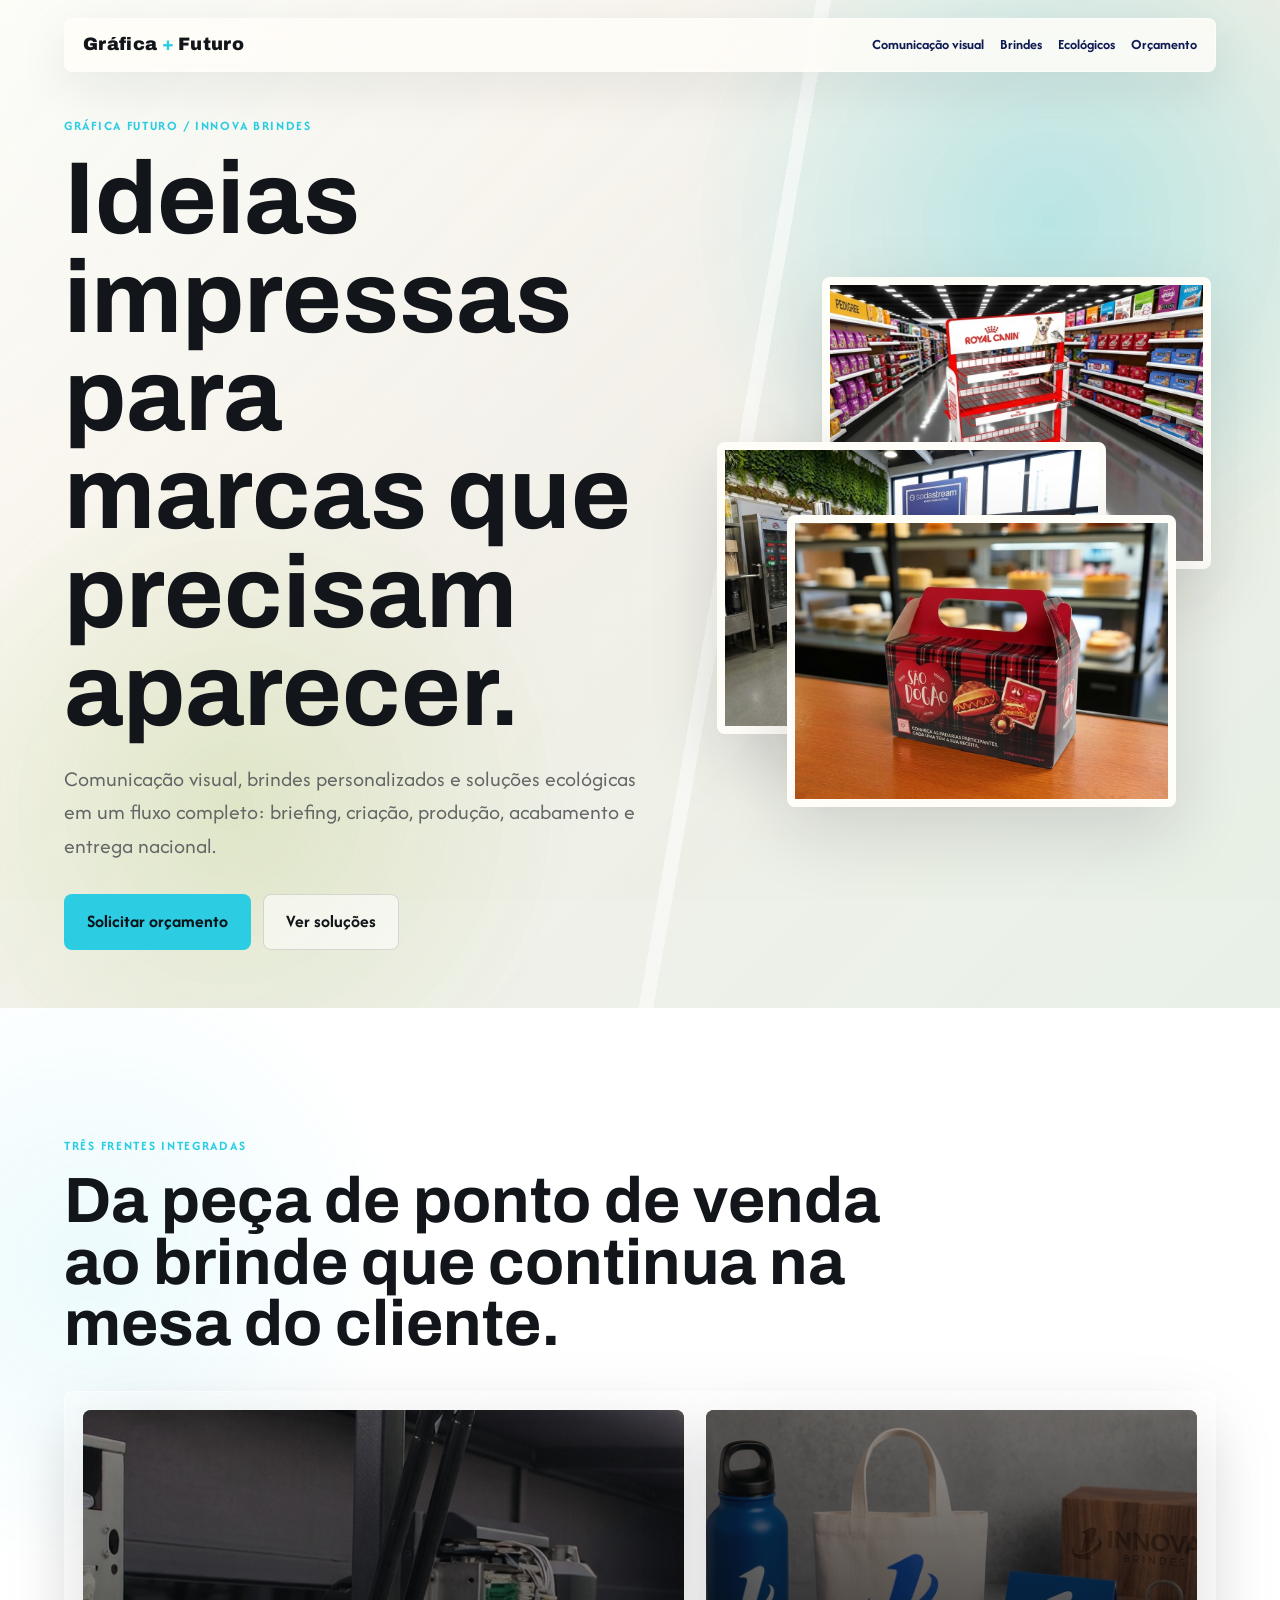
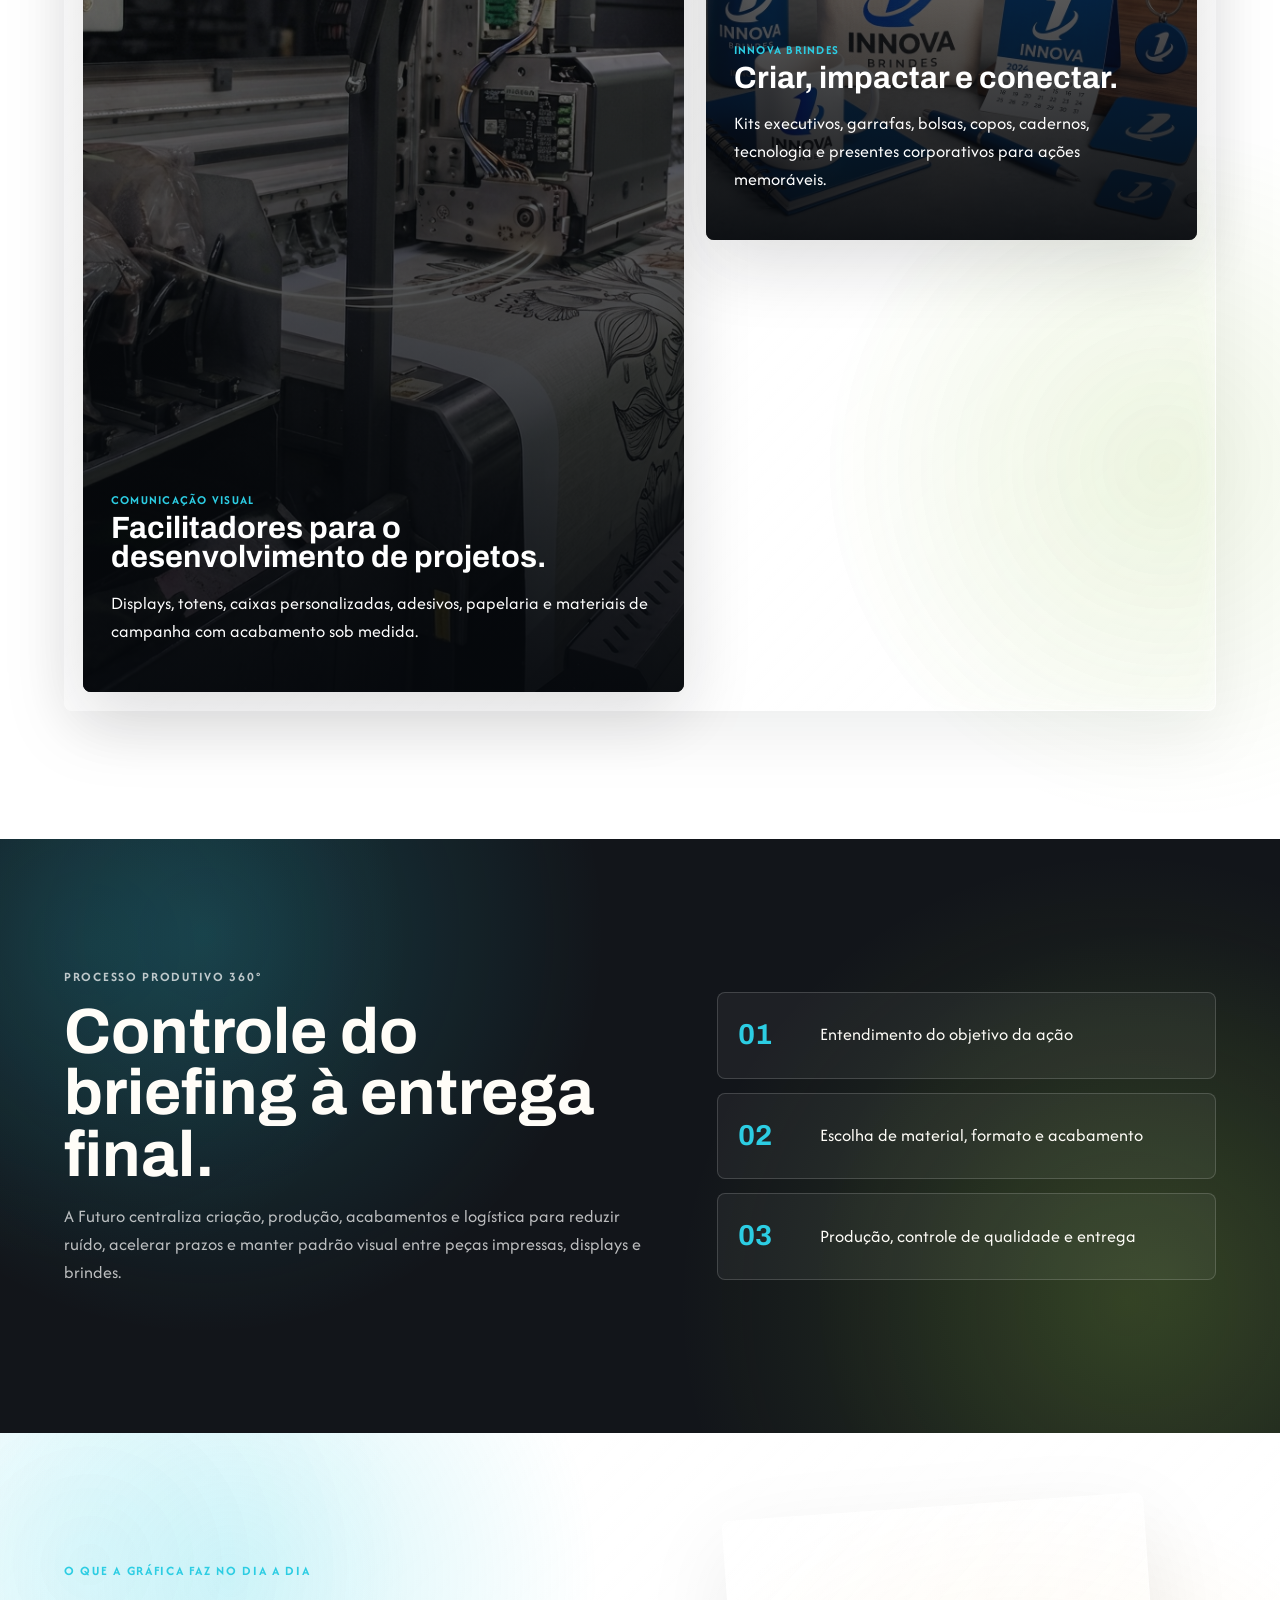
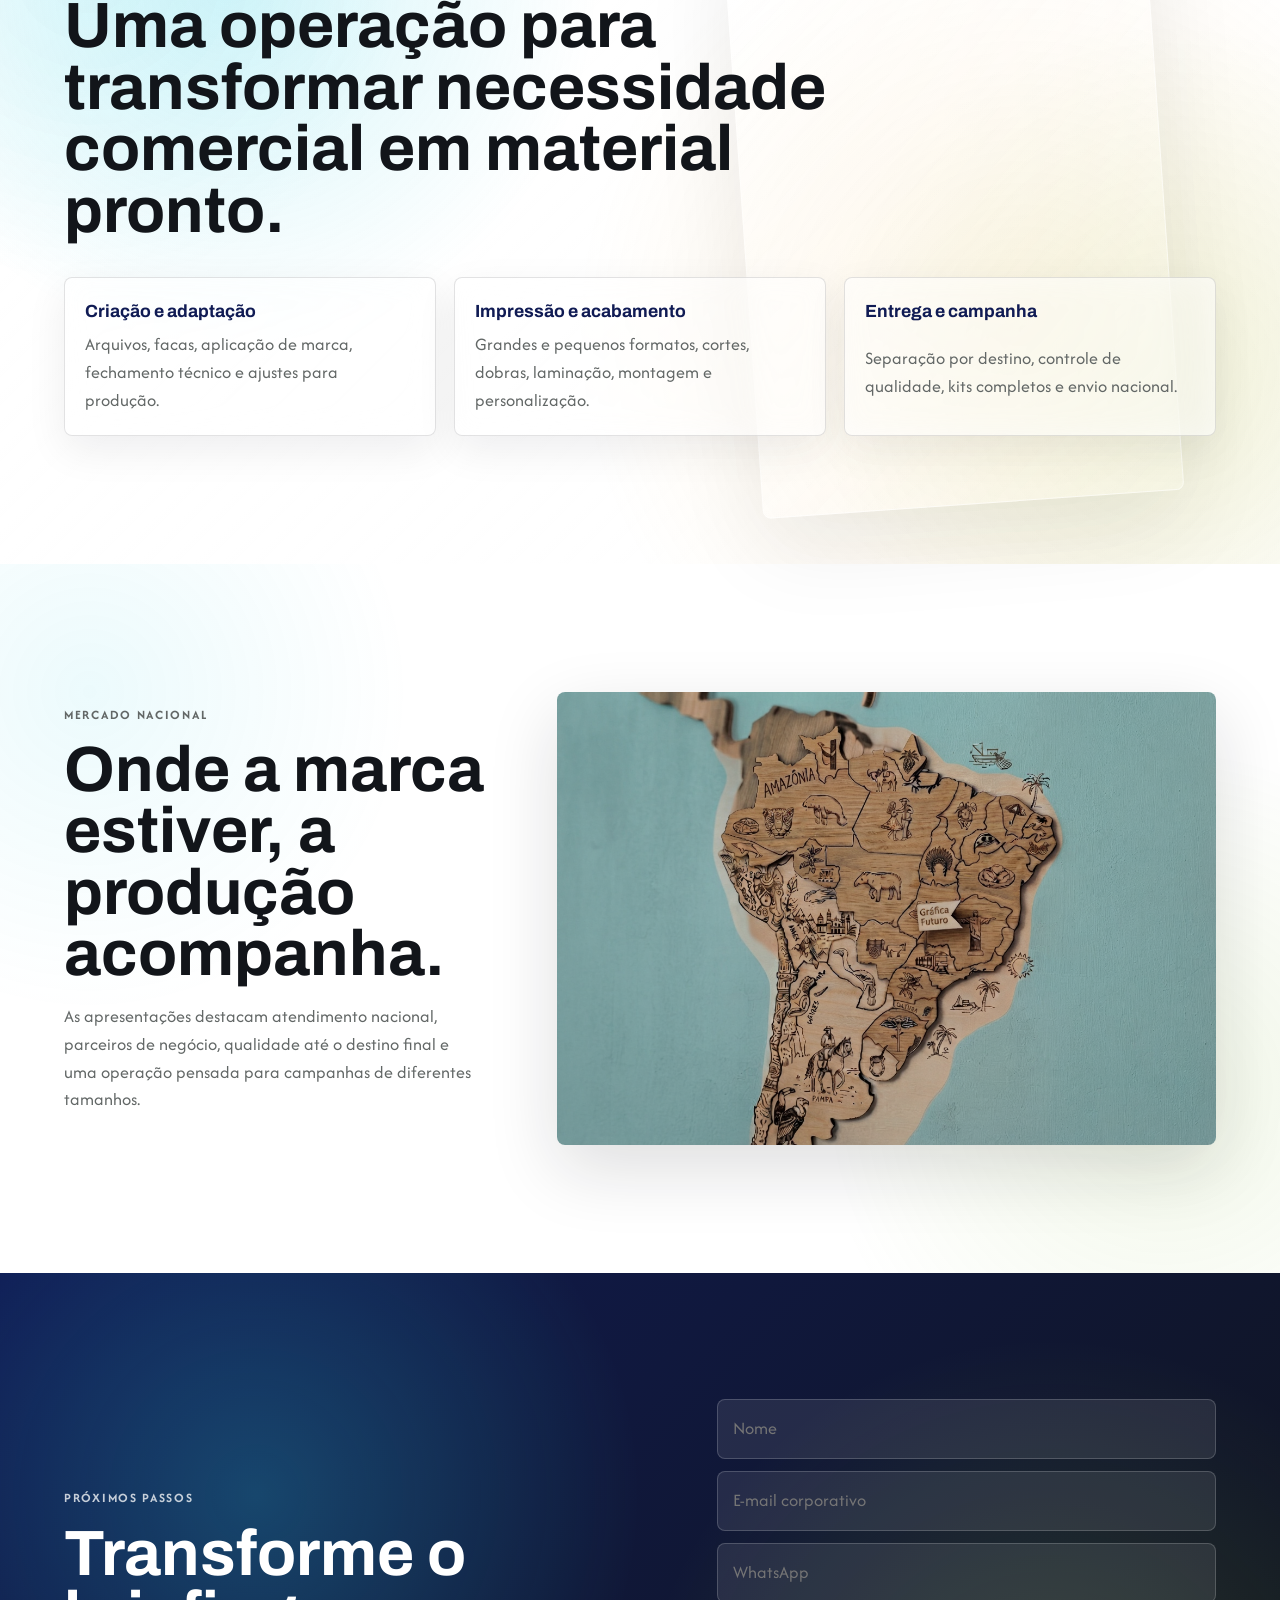
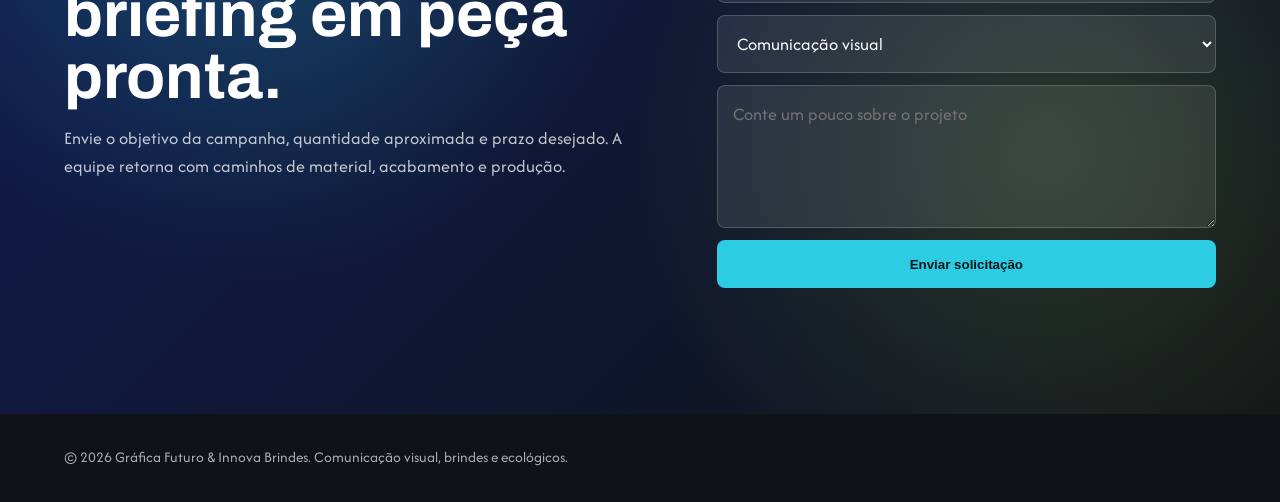
==== commit 783b1055: "Update index.html" ====
--- a/index.html
+++ b/index.html
@@ -12,7 +12,7 @@
 </head>
 <body>
   <nav class="site-nav" aria-label="Navegação principal">
-    <a class="brand-mark" href="index.html">Futuro<span>+</span>Innova</a>
+    <a class="brand-mark" href="index.html">Gráfica<span>+</span>Futuro</a>
     <div class="nav-links">
       <a href="comunicacao-visual.html">Comunicação visual</a>
       <a href="brindes.html">Brindes</a>
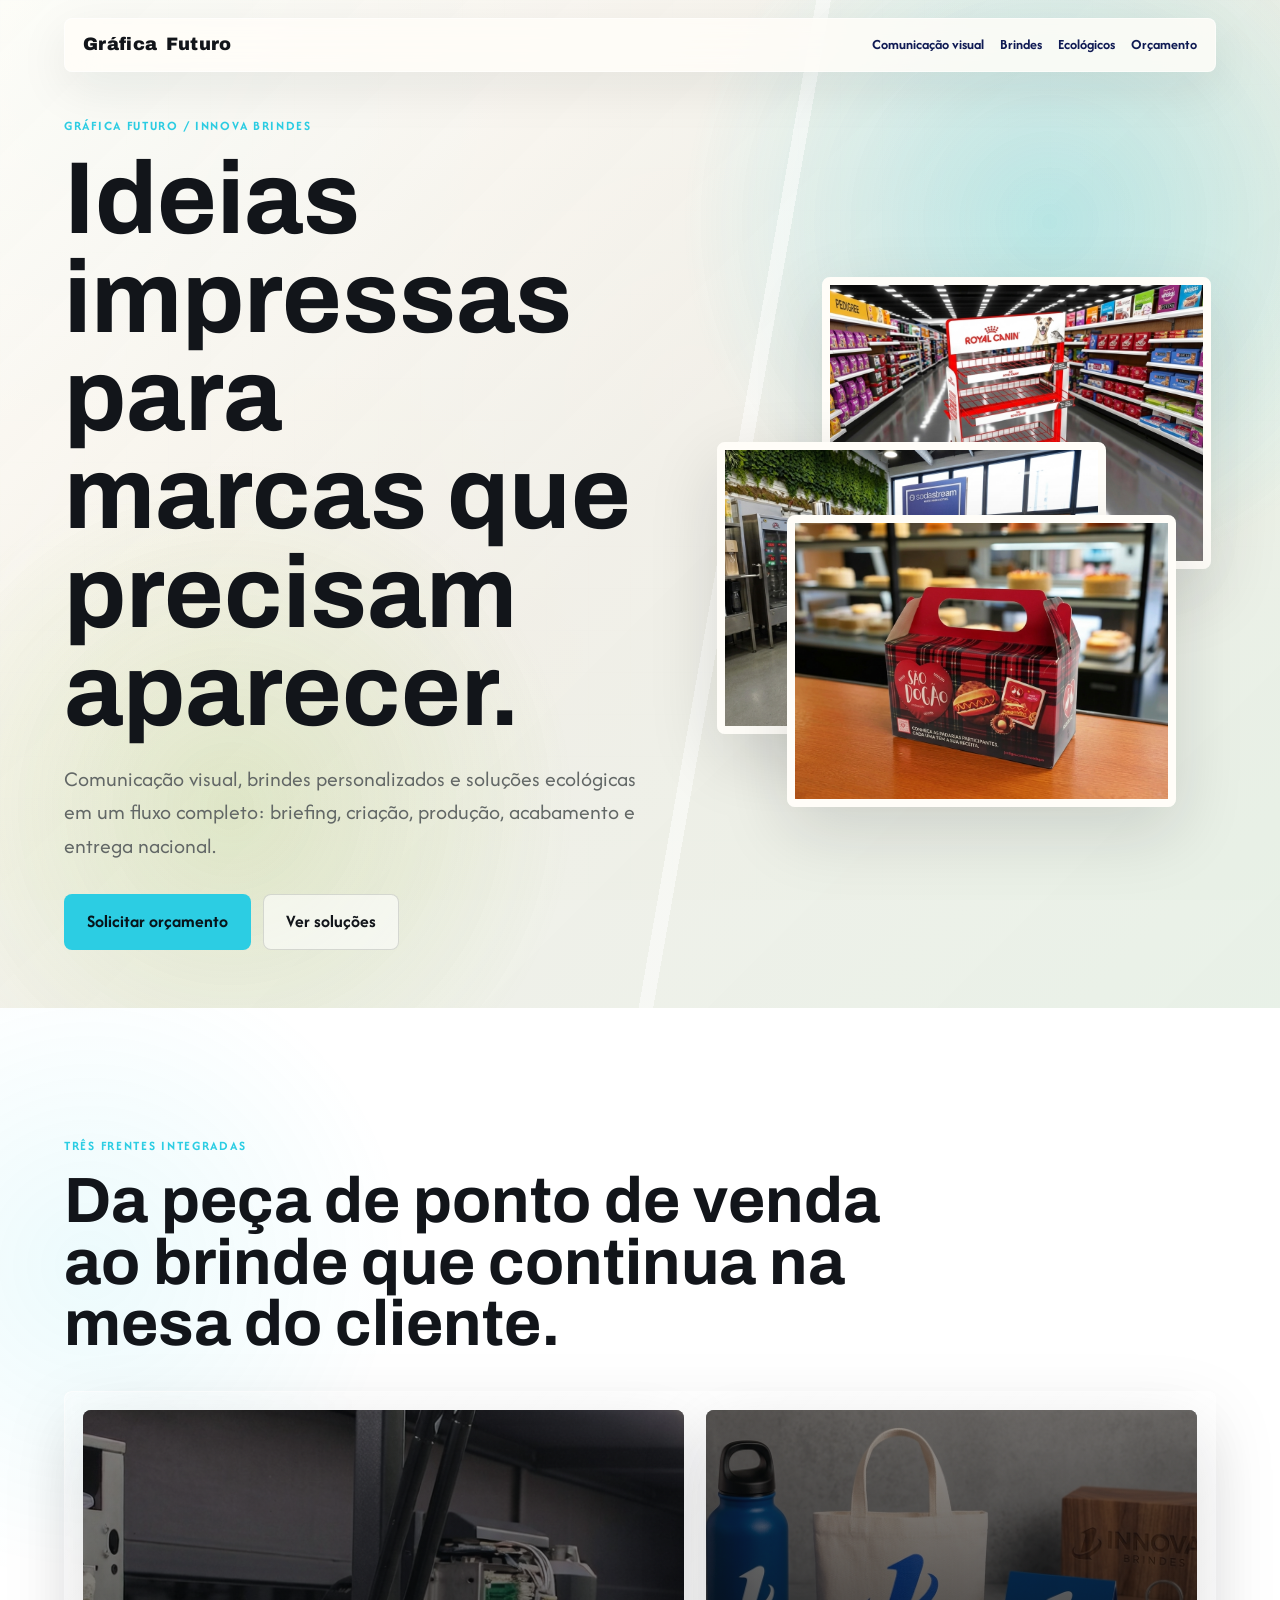
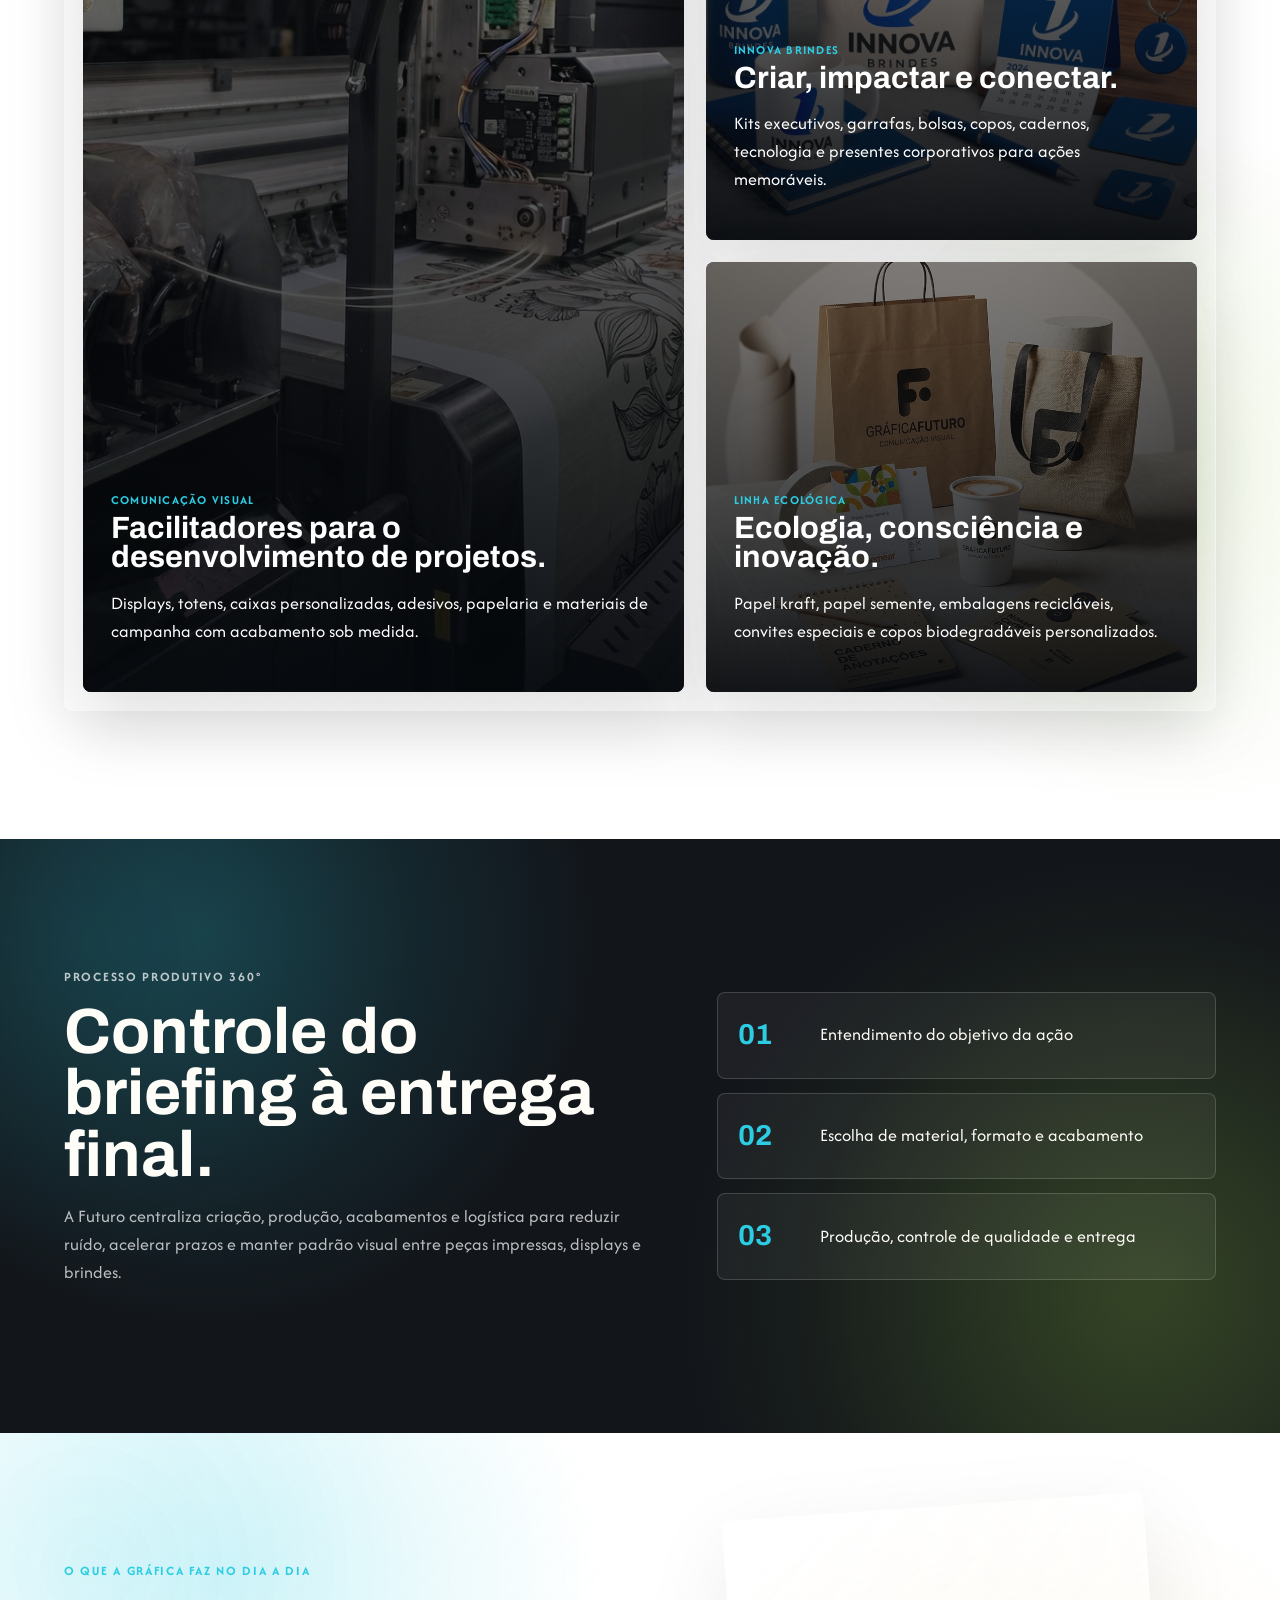
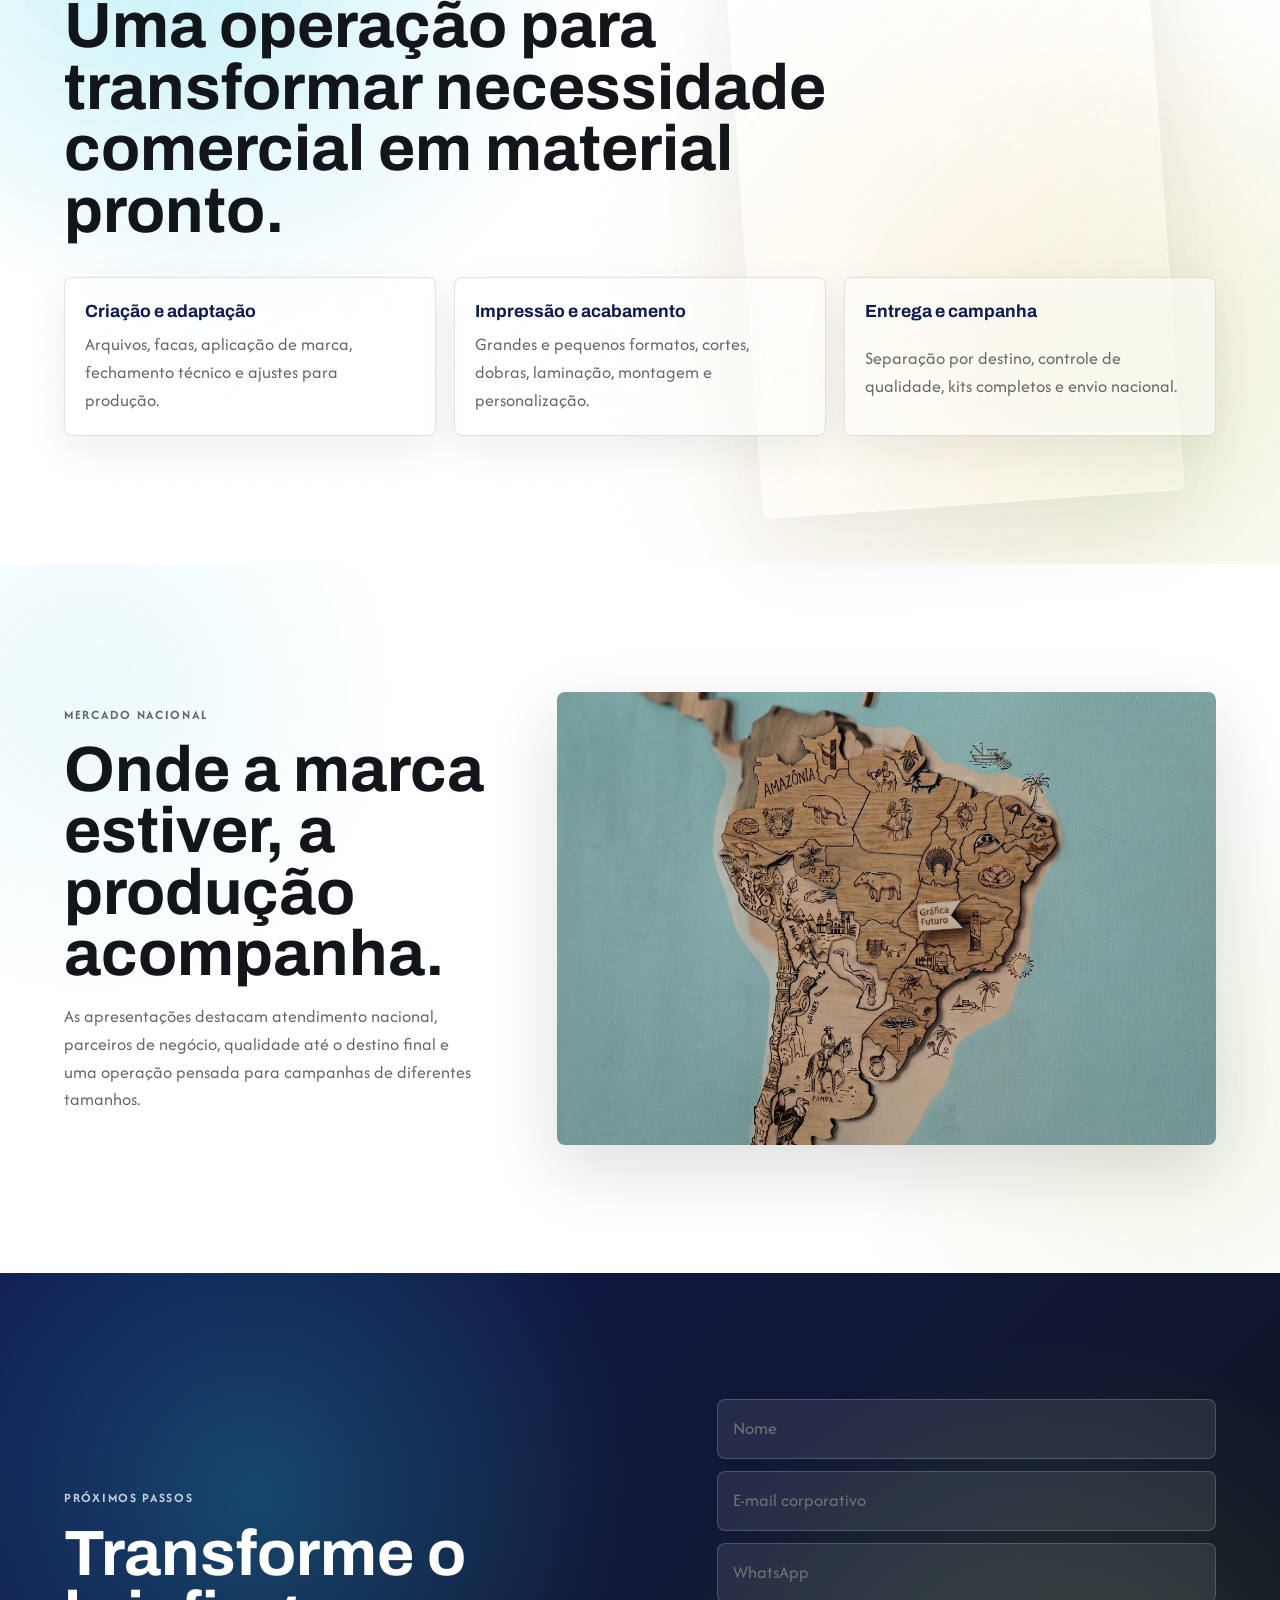
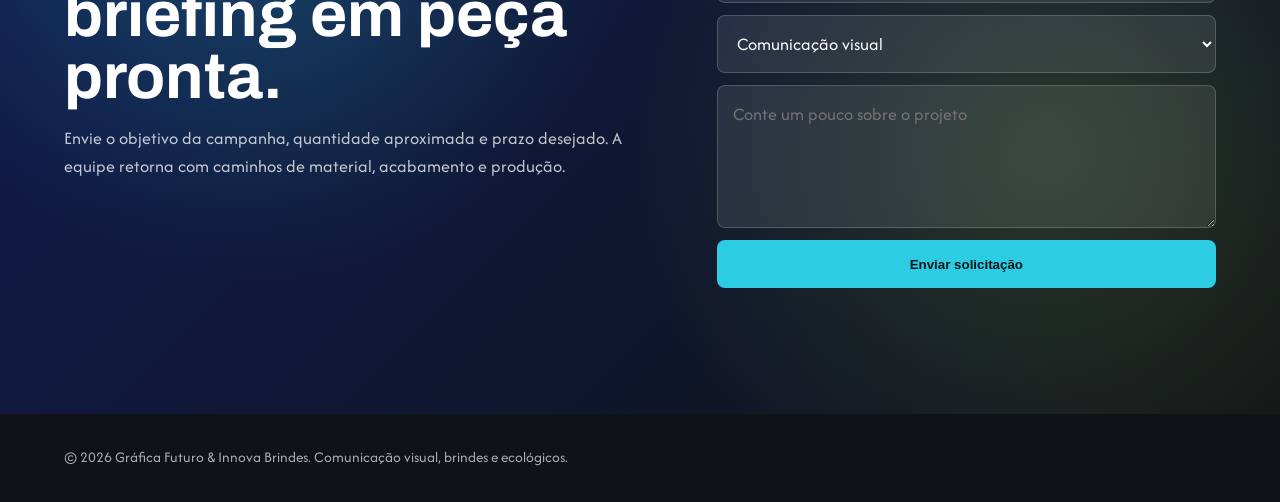
==== commit c8db334c: "Fix brand mark link in index.html Removed the '+' symbol from the brand mark link." ====
--- a/index.html
+++ b/index.html
@@ -12,7 +12,7 @@
 </head>
 <body>
   <nav class="site-nav" aria-label="Navegação principal">
-    <a class="brand-mark" href="index.html">Gráfica<span>+</span>Futuro</a>
+    <a class="brand-mark" href="index.html">Gráfica<span></span>Futuro</a>
     <div class="nav-links">
       <a href="comunicacao-visual.html">Comunicação visual</a>
       <a href="brindes.html">Brindes</a>
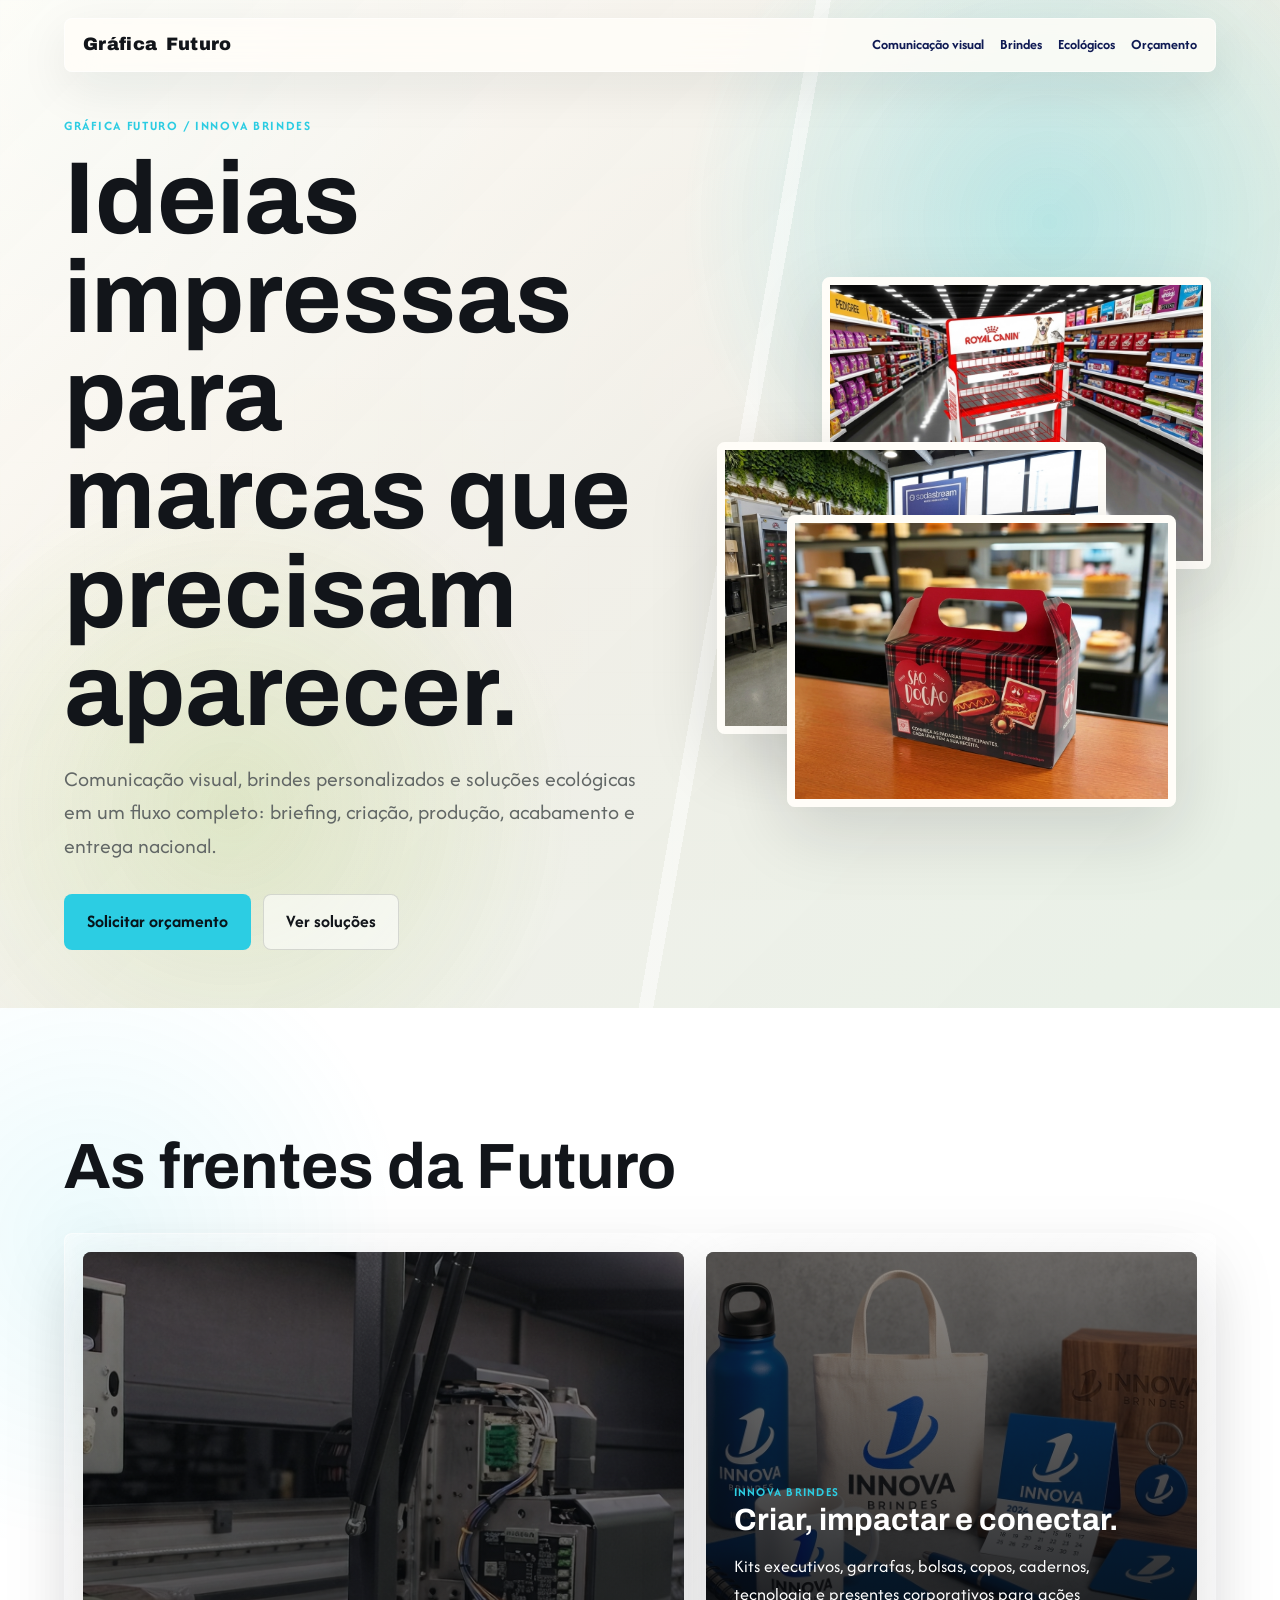
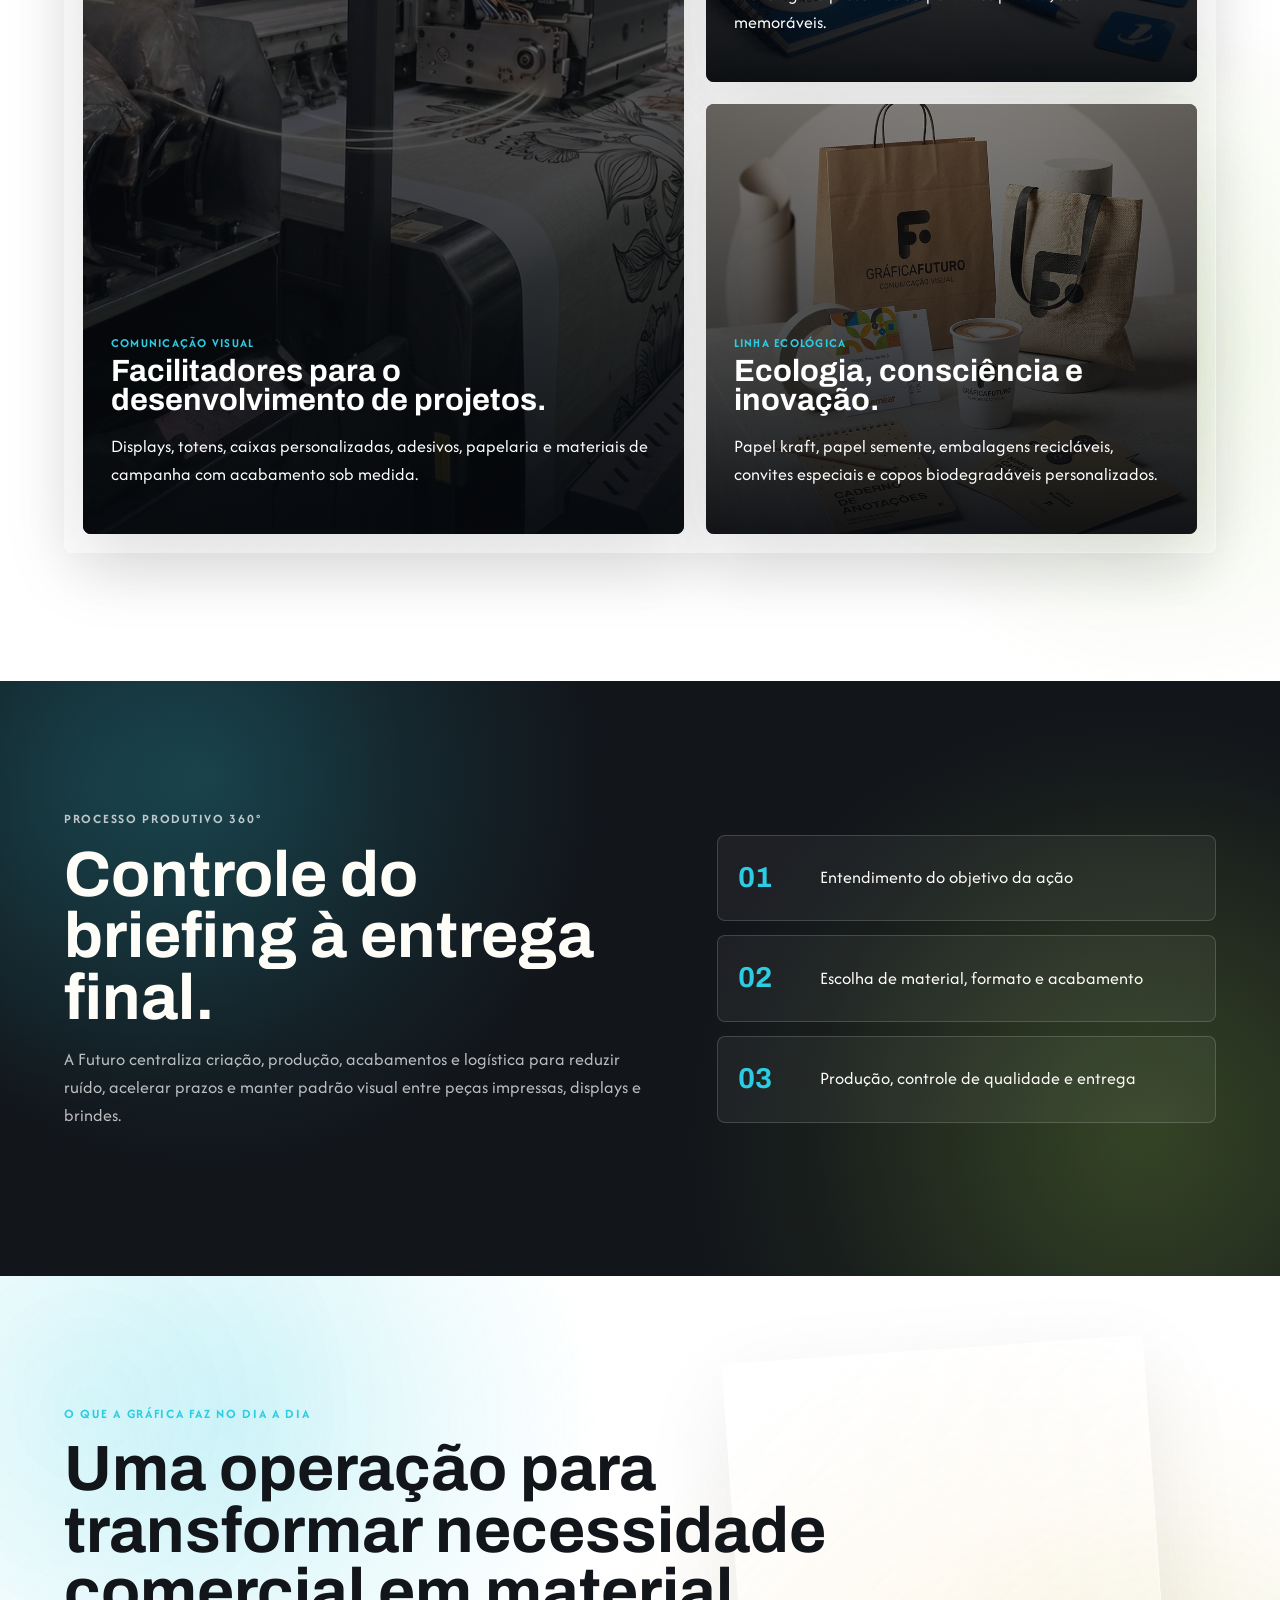
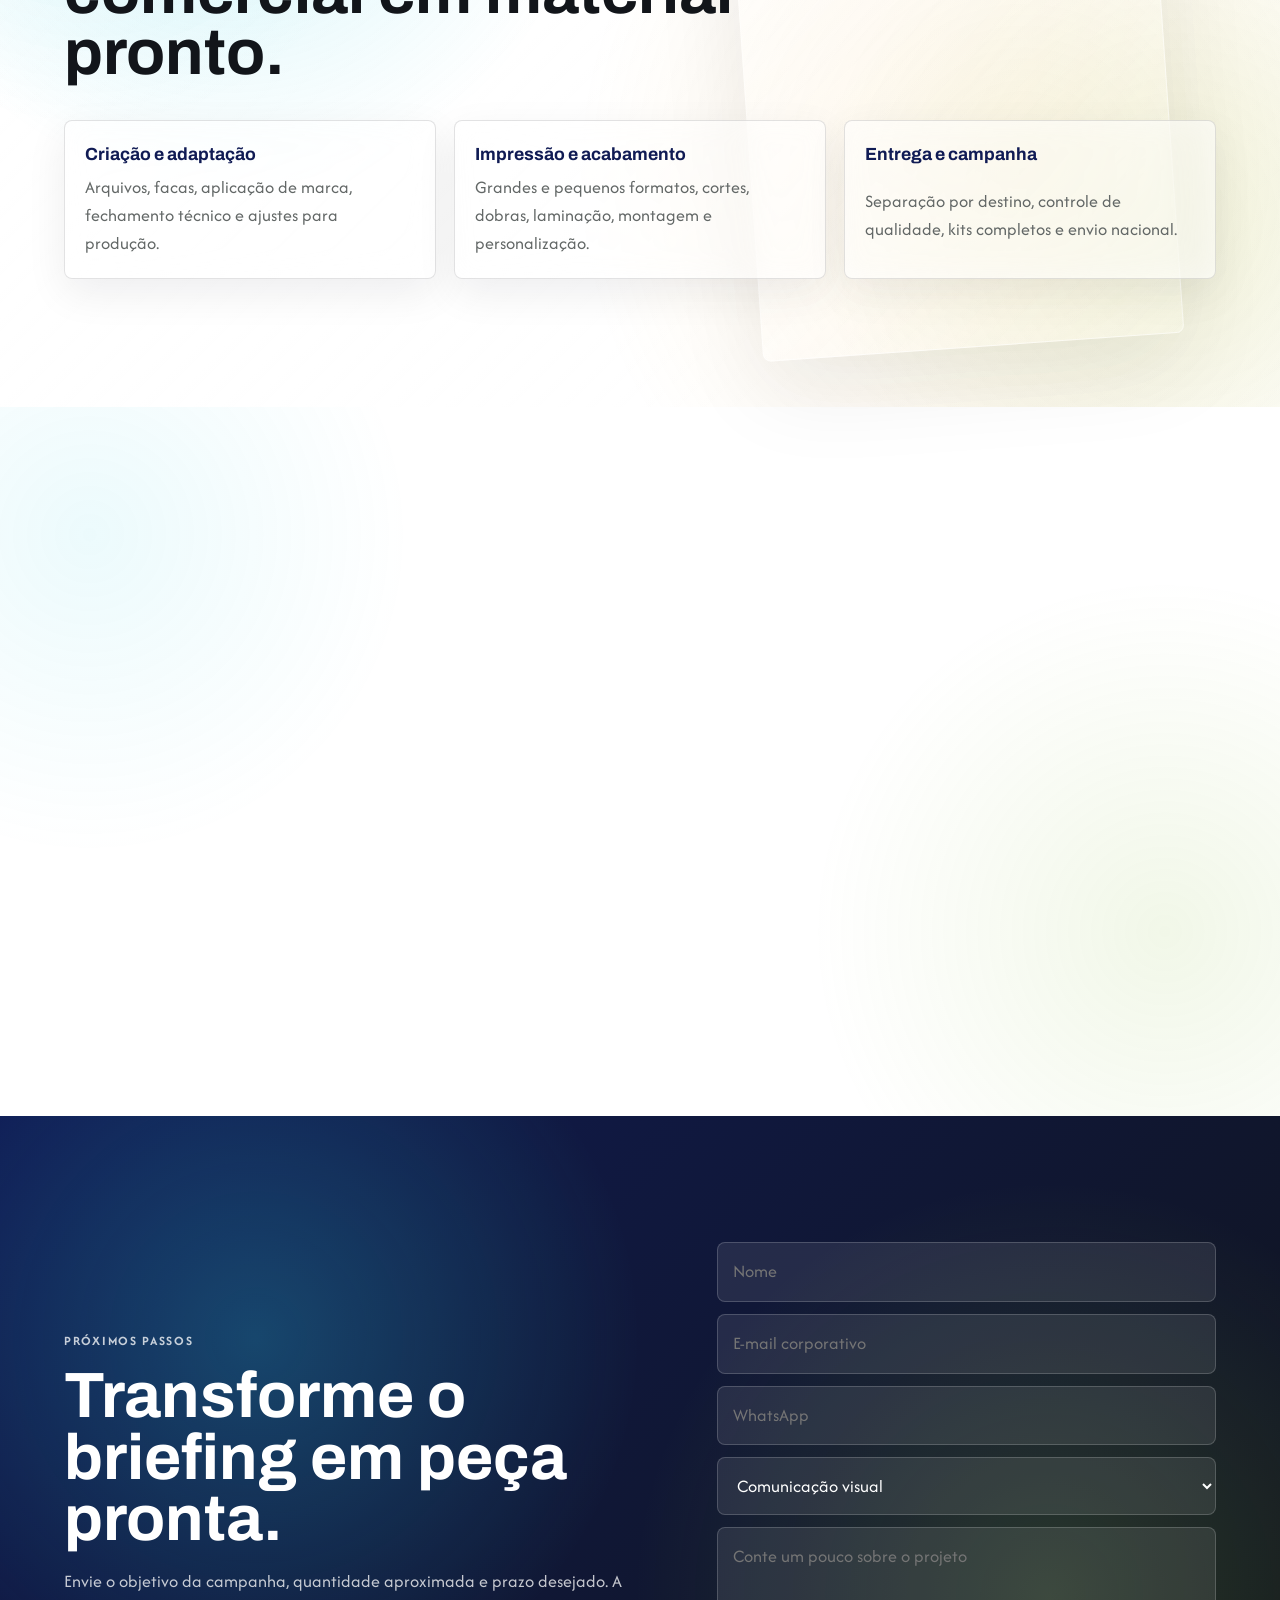
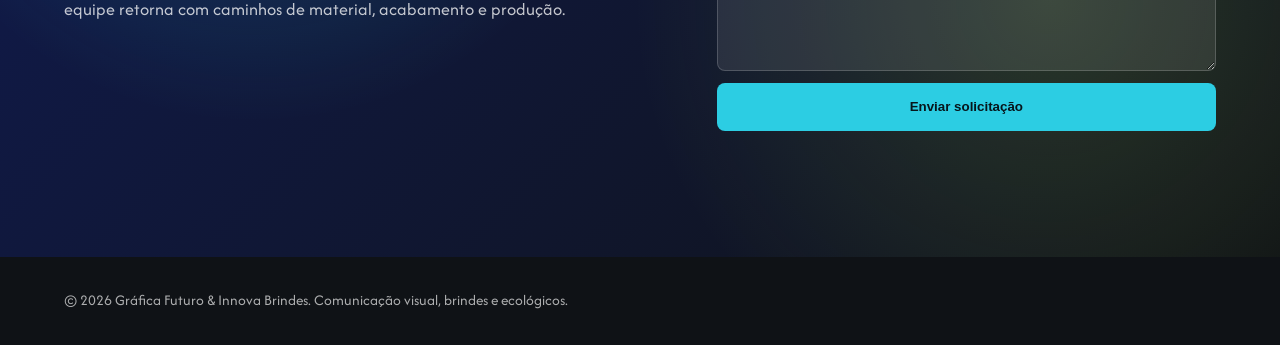
==== commit 8d9a3116: "Update index.html" ====
--- a/index.html
+++ b/index.html
@@ -43,8 +43,7 @@
   <main>
     <section id="solucoes" class="section">
       <div class="container section-head">
-        <p class="eyebrow">Três frentes integradas</p>
-        <h2>Da peça de ponto de venda ao brinde que continua na mesa do cliente.</h2>
+        <h2>As frentes da Futuro</h2>
       </div>
       <div class="container feature-grid decision-cards">
         <a class="feature-card large reveal" href="comunicacao-visual.html">
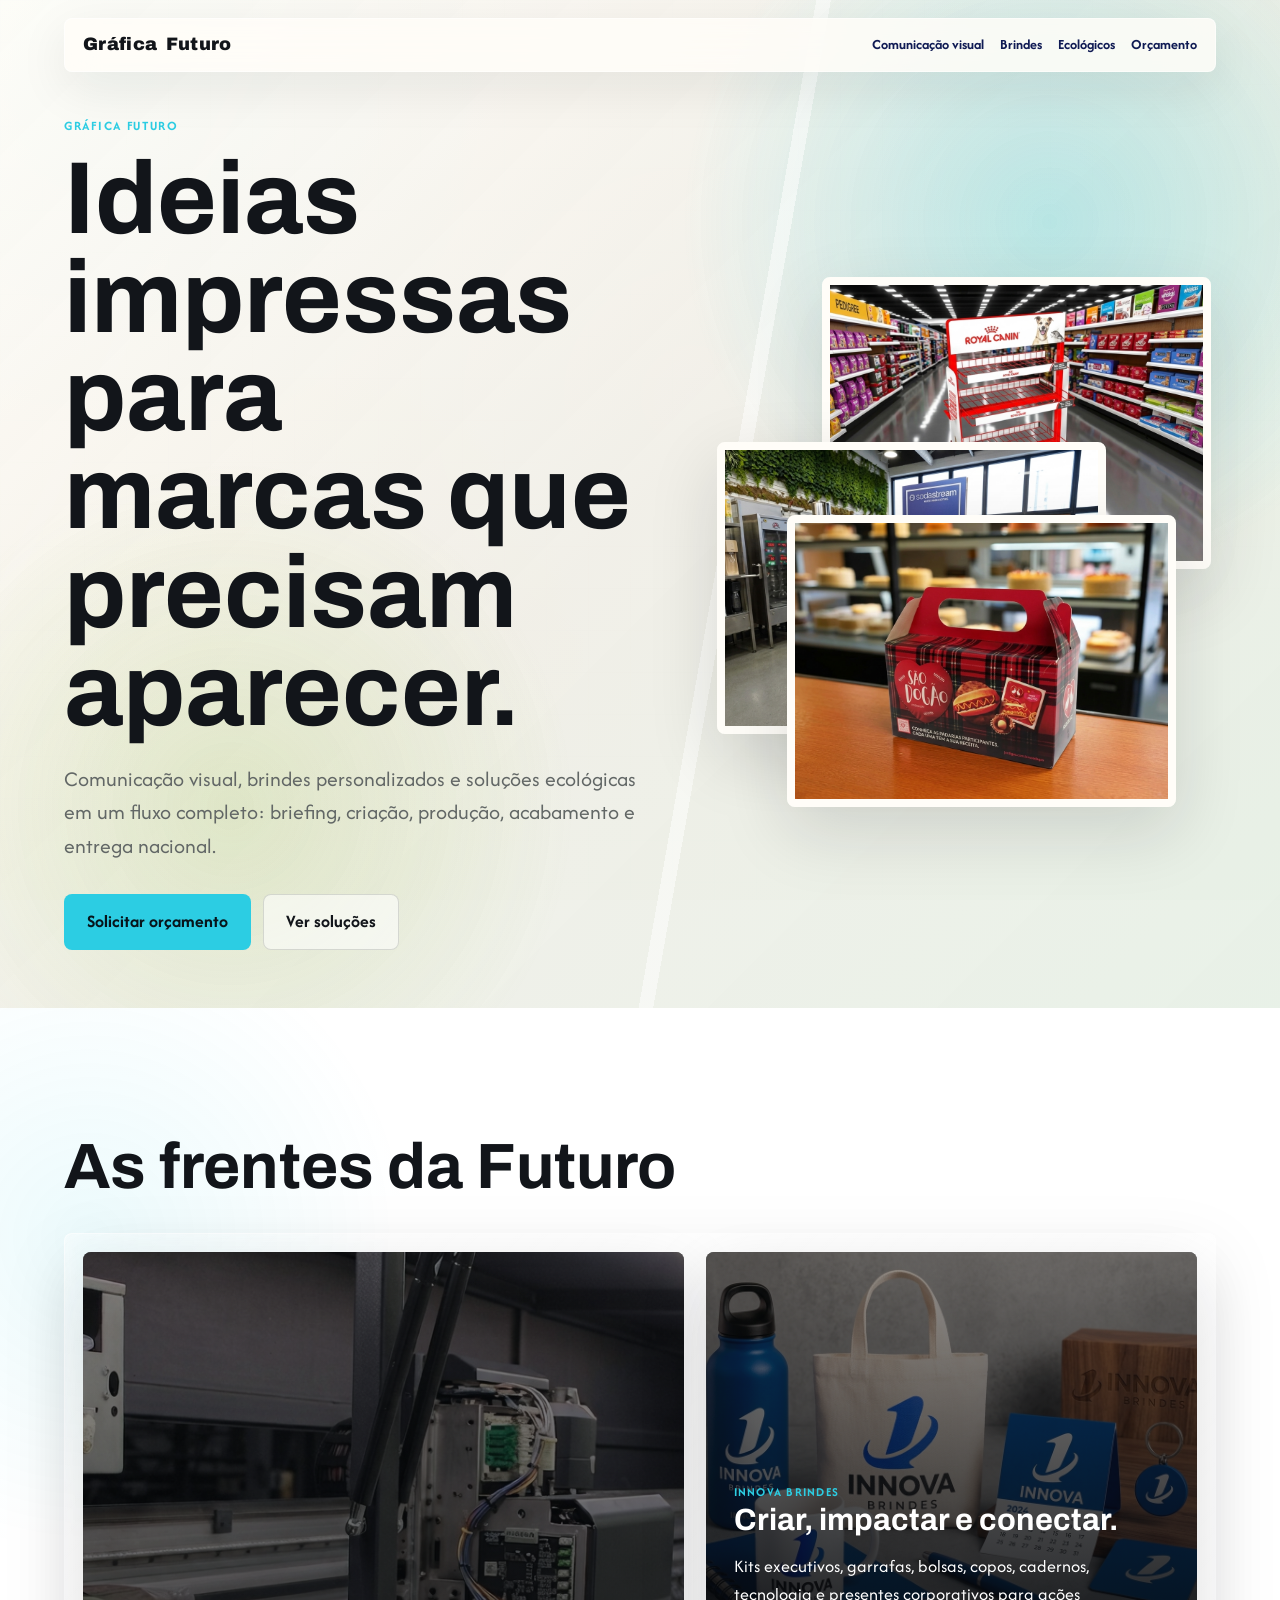
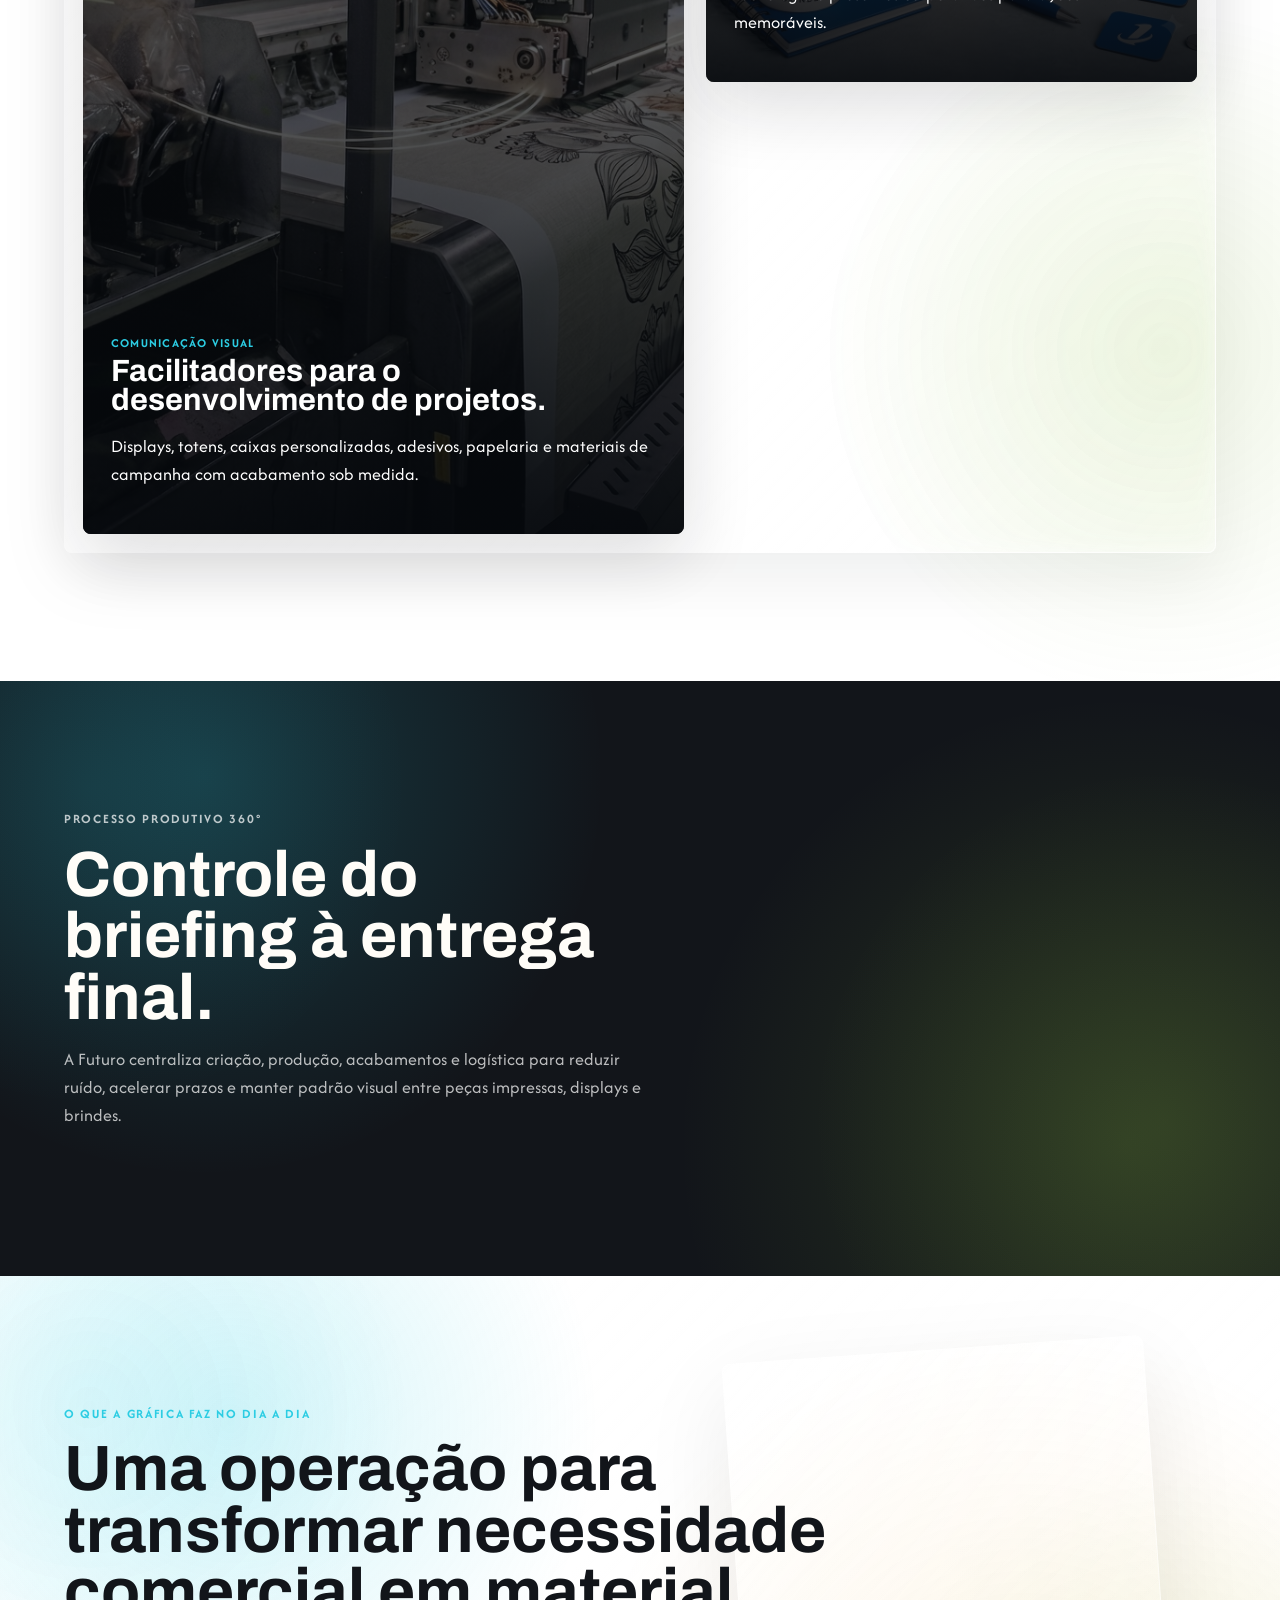
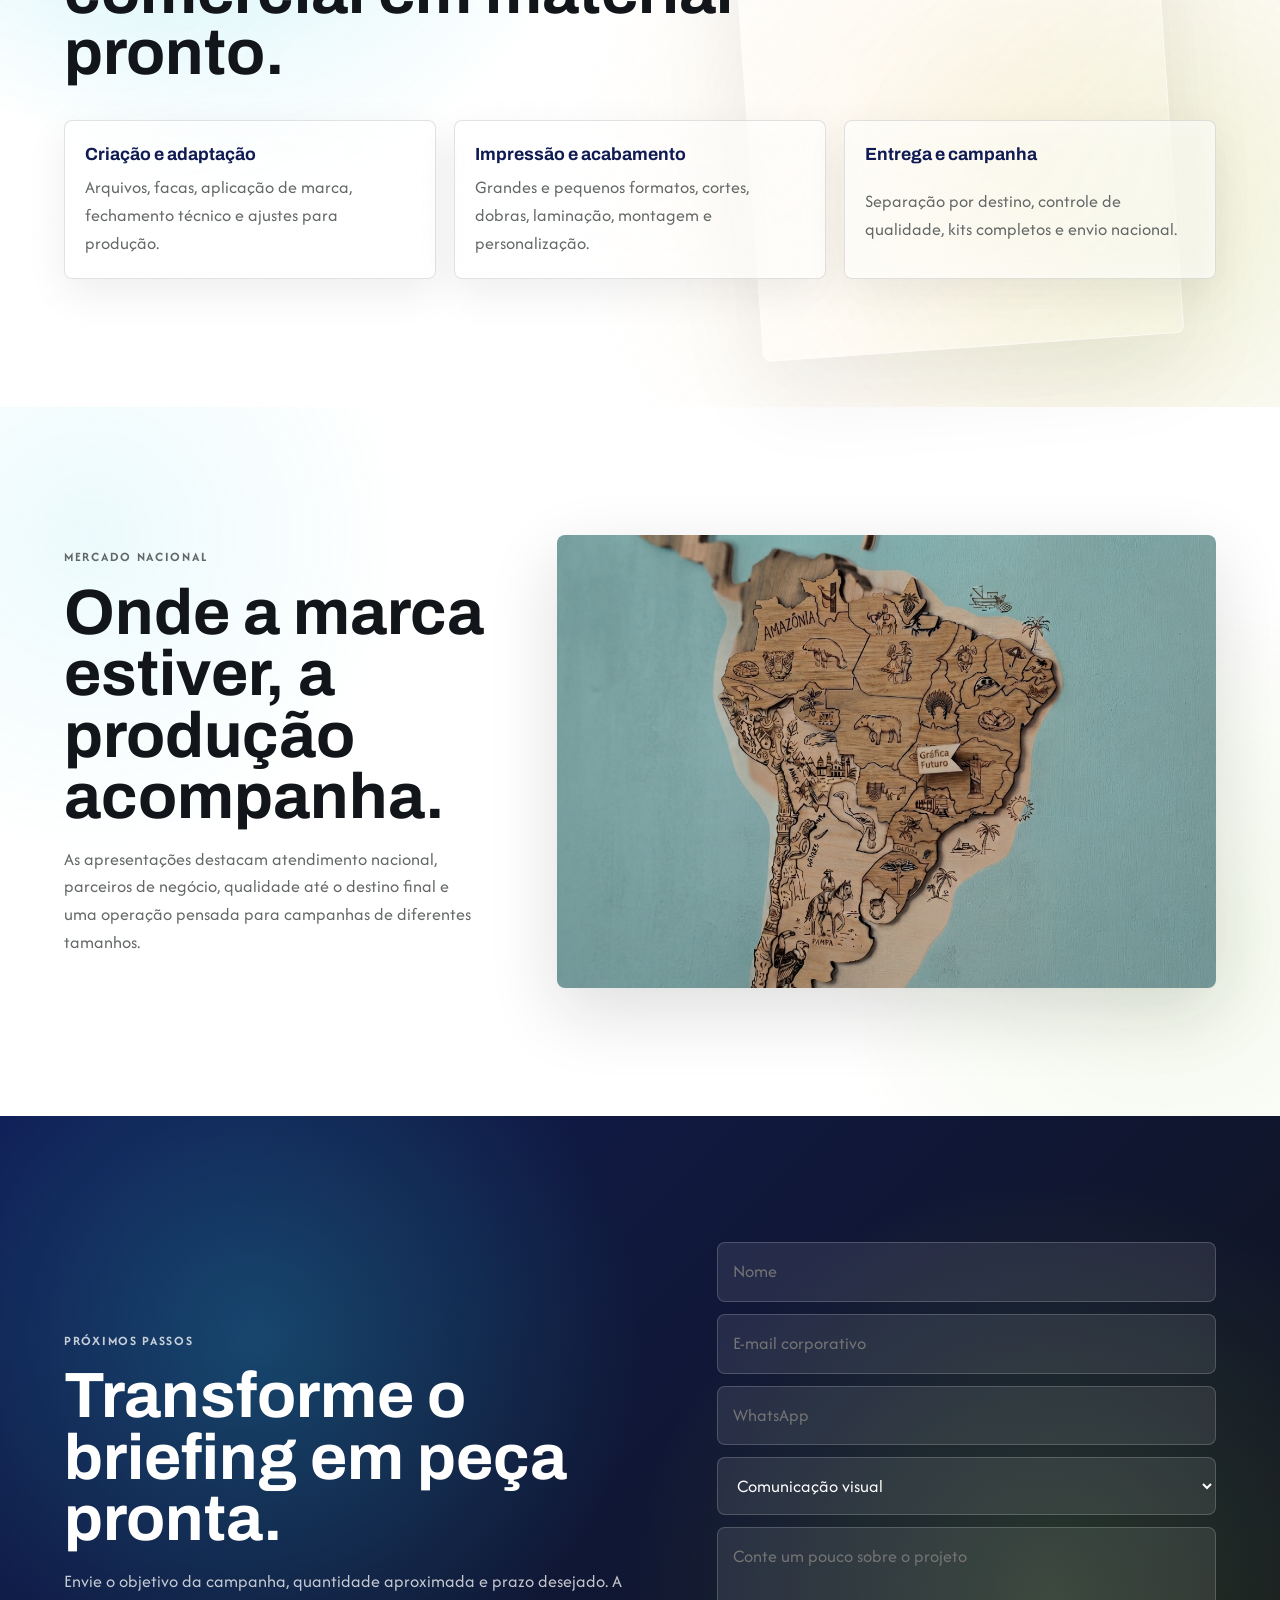
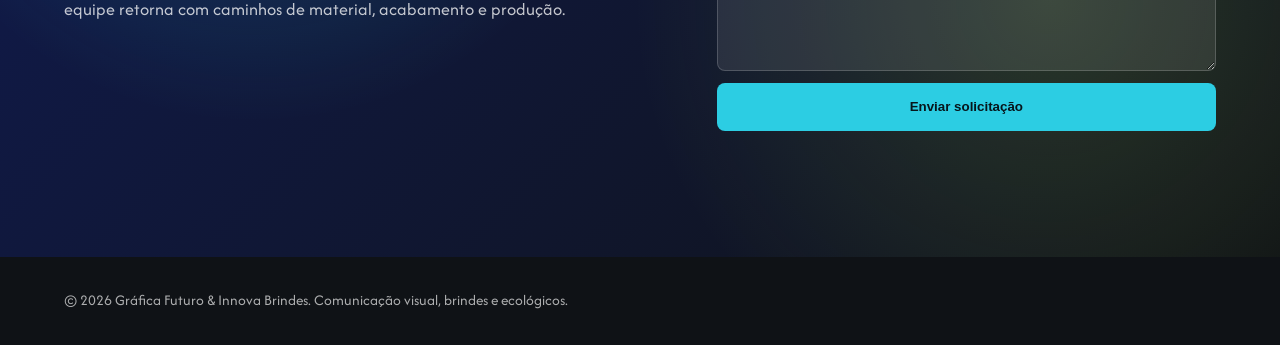
==== commit 860a7df1: "Update index.html" ====
--- a/index.html
+++ b/index.html
@@ -24,7 +24,7 @@
   <header class="hero home-hero">
     <div class="container hero-grid">
       <div class="hero-copy reveal">
-        <p class="eyebrow">Gráfica Futuro / Innova Brindes</p>
+        <p class="eyebrow">Gráfica Futuro</p>
         <h1>Ideias impressas para marcas que precisam aparecer.</h1>
         <p class="lead">Comunicação visual, brindes personalizados e soluções ecológicas em um fluxo completo: briefing, criação, produção, acabamento e entrega nacional.</p>
         <div class="hero-actions">
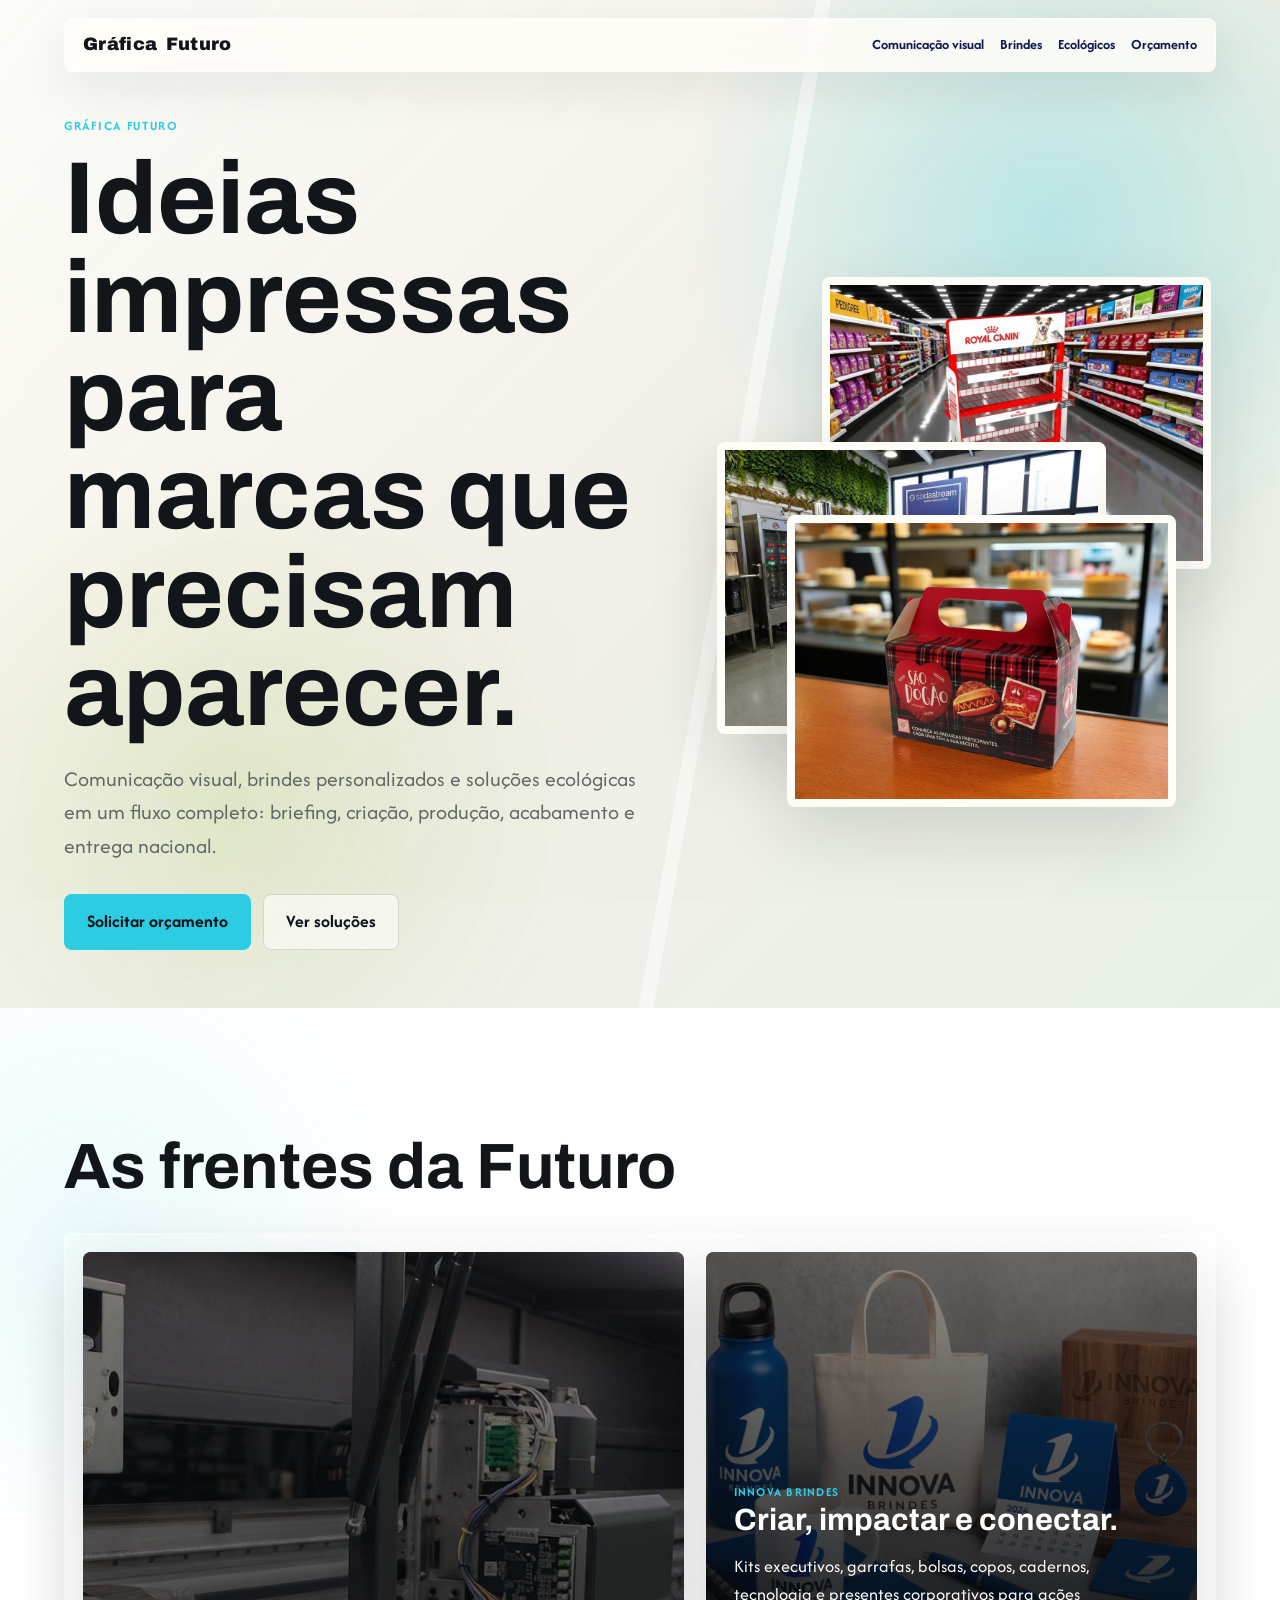
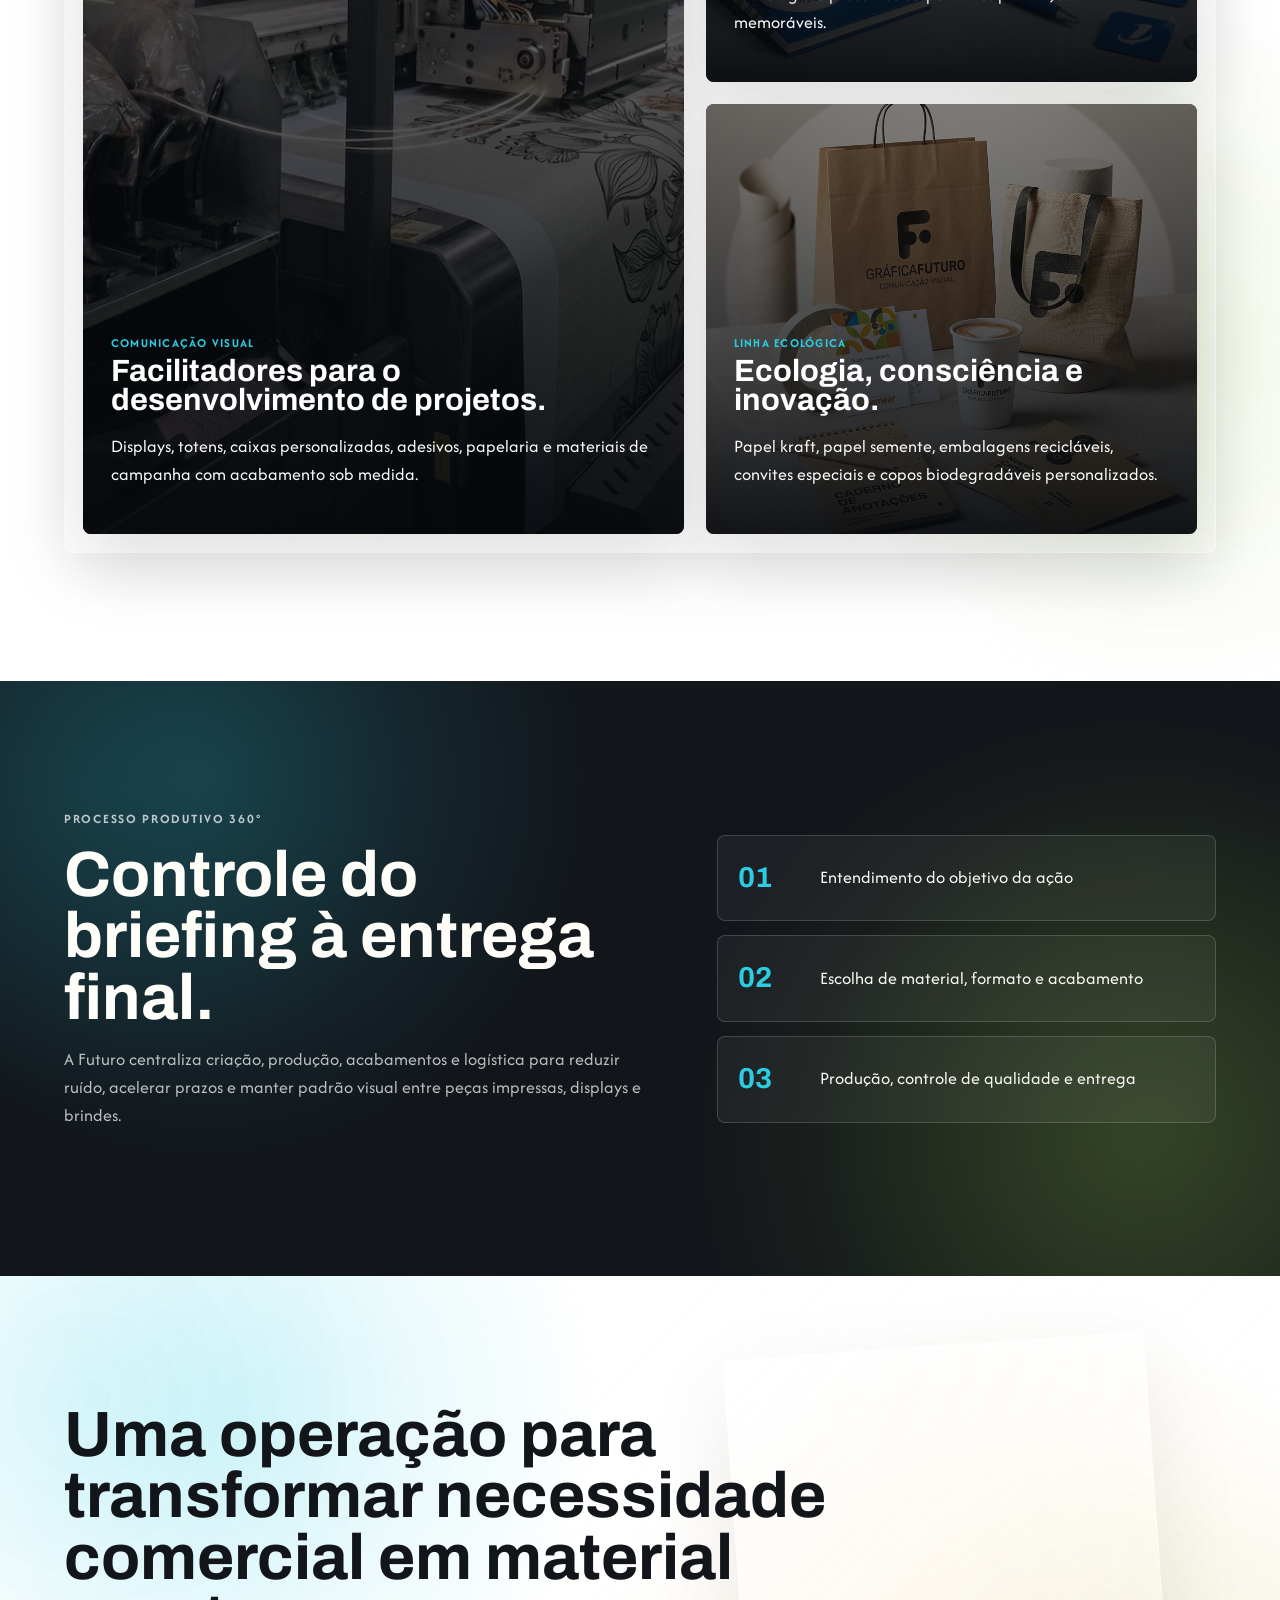
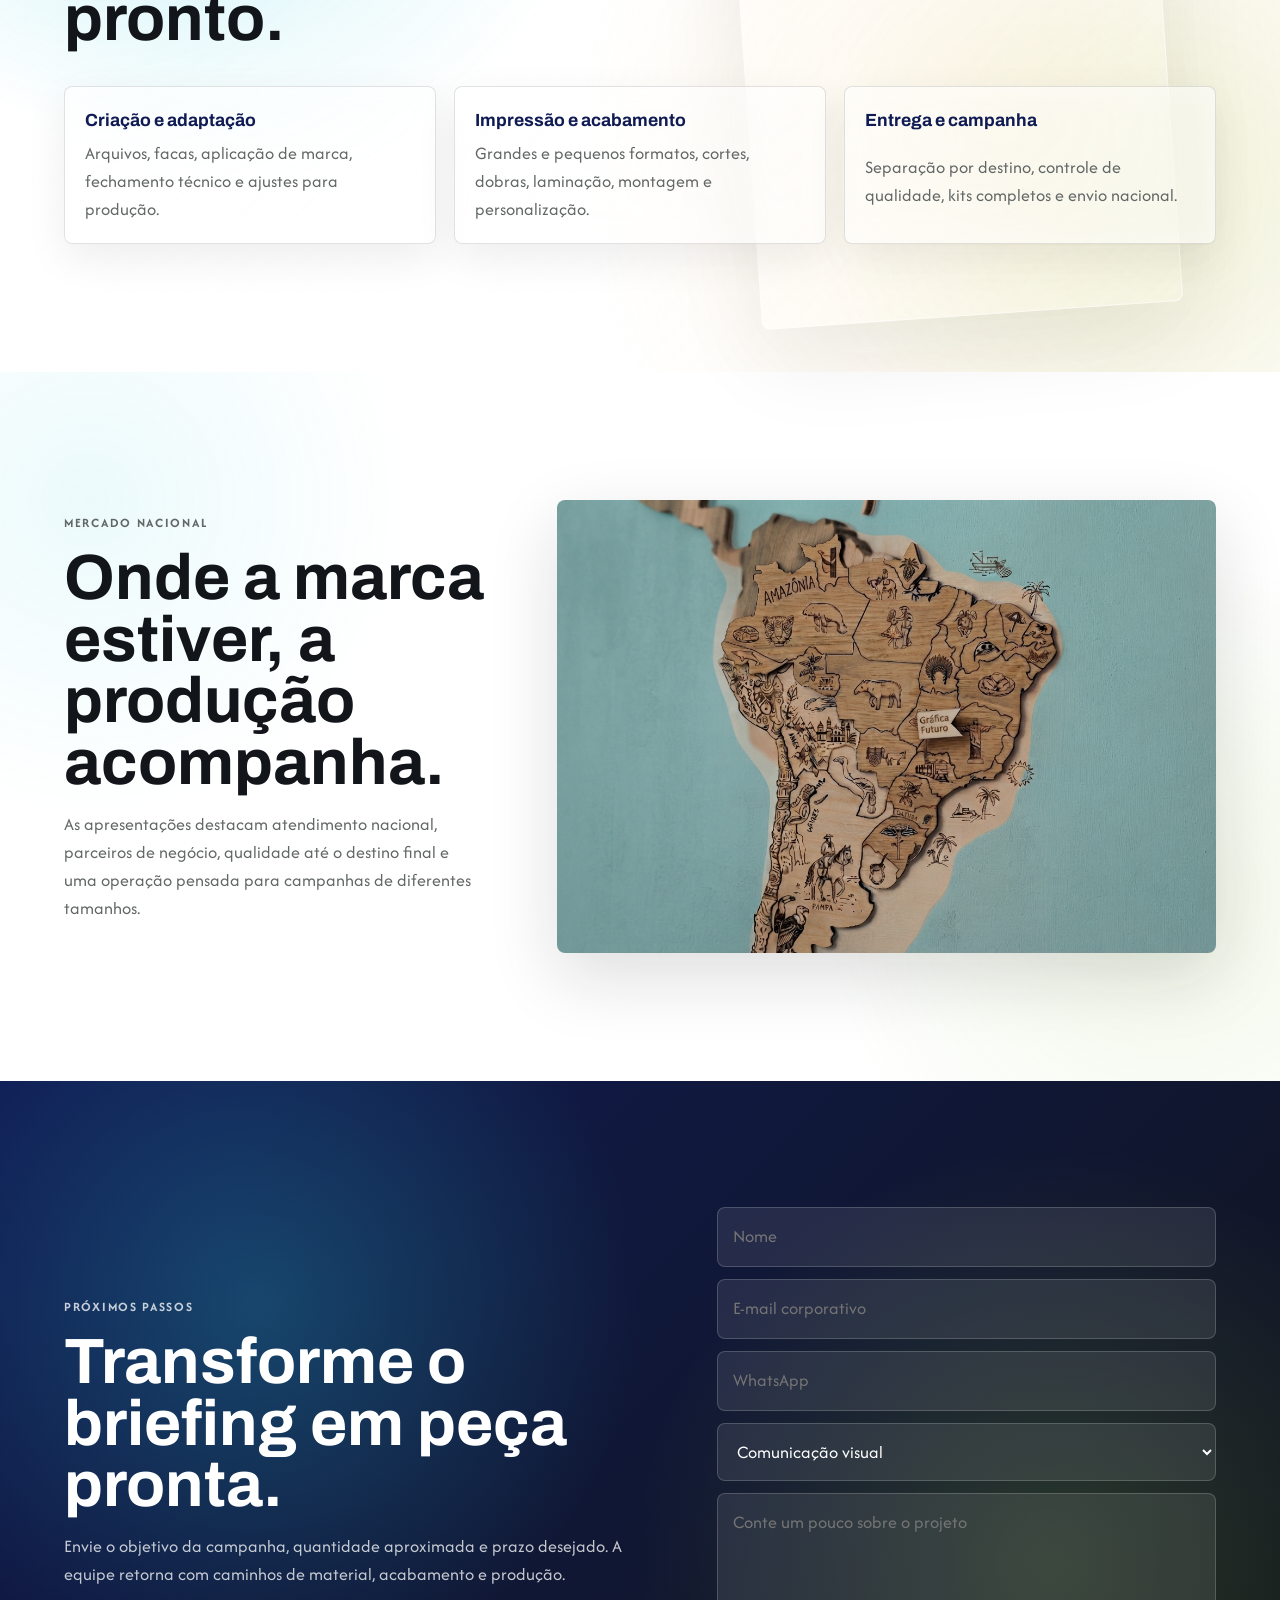
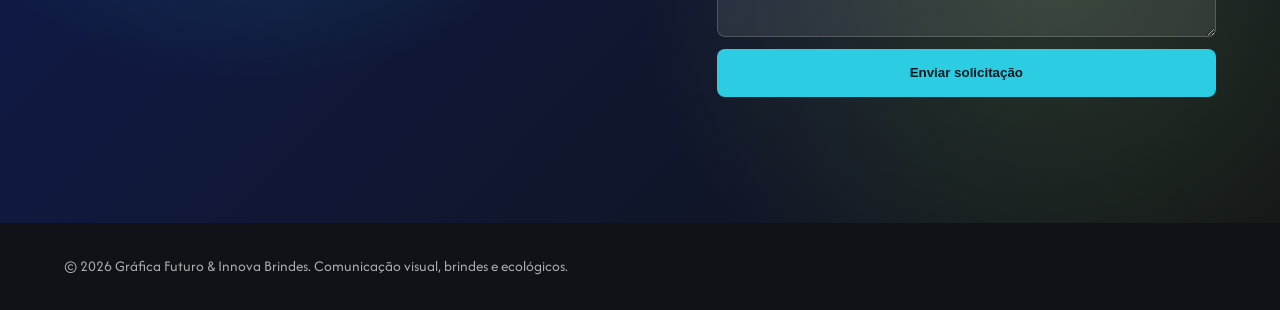
==== commit a51fc506: "Update index.html" ====
--- a/index.html
+++ b/index.html
@@ -90,7 +90,6 @@
 
     <section class="section craft-section">
       <div class="container section-head">
-        <p class="eyebrow">O que a gráfica faz no dia a dia</p>
         <h2>Uma operação para transformar necessidade comercial em material pronto.</h2>
       </div>
       <div class="container service-strip">
